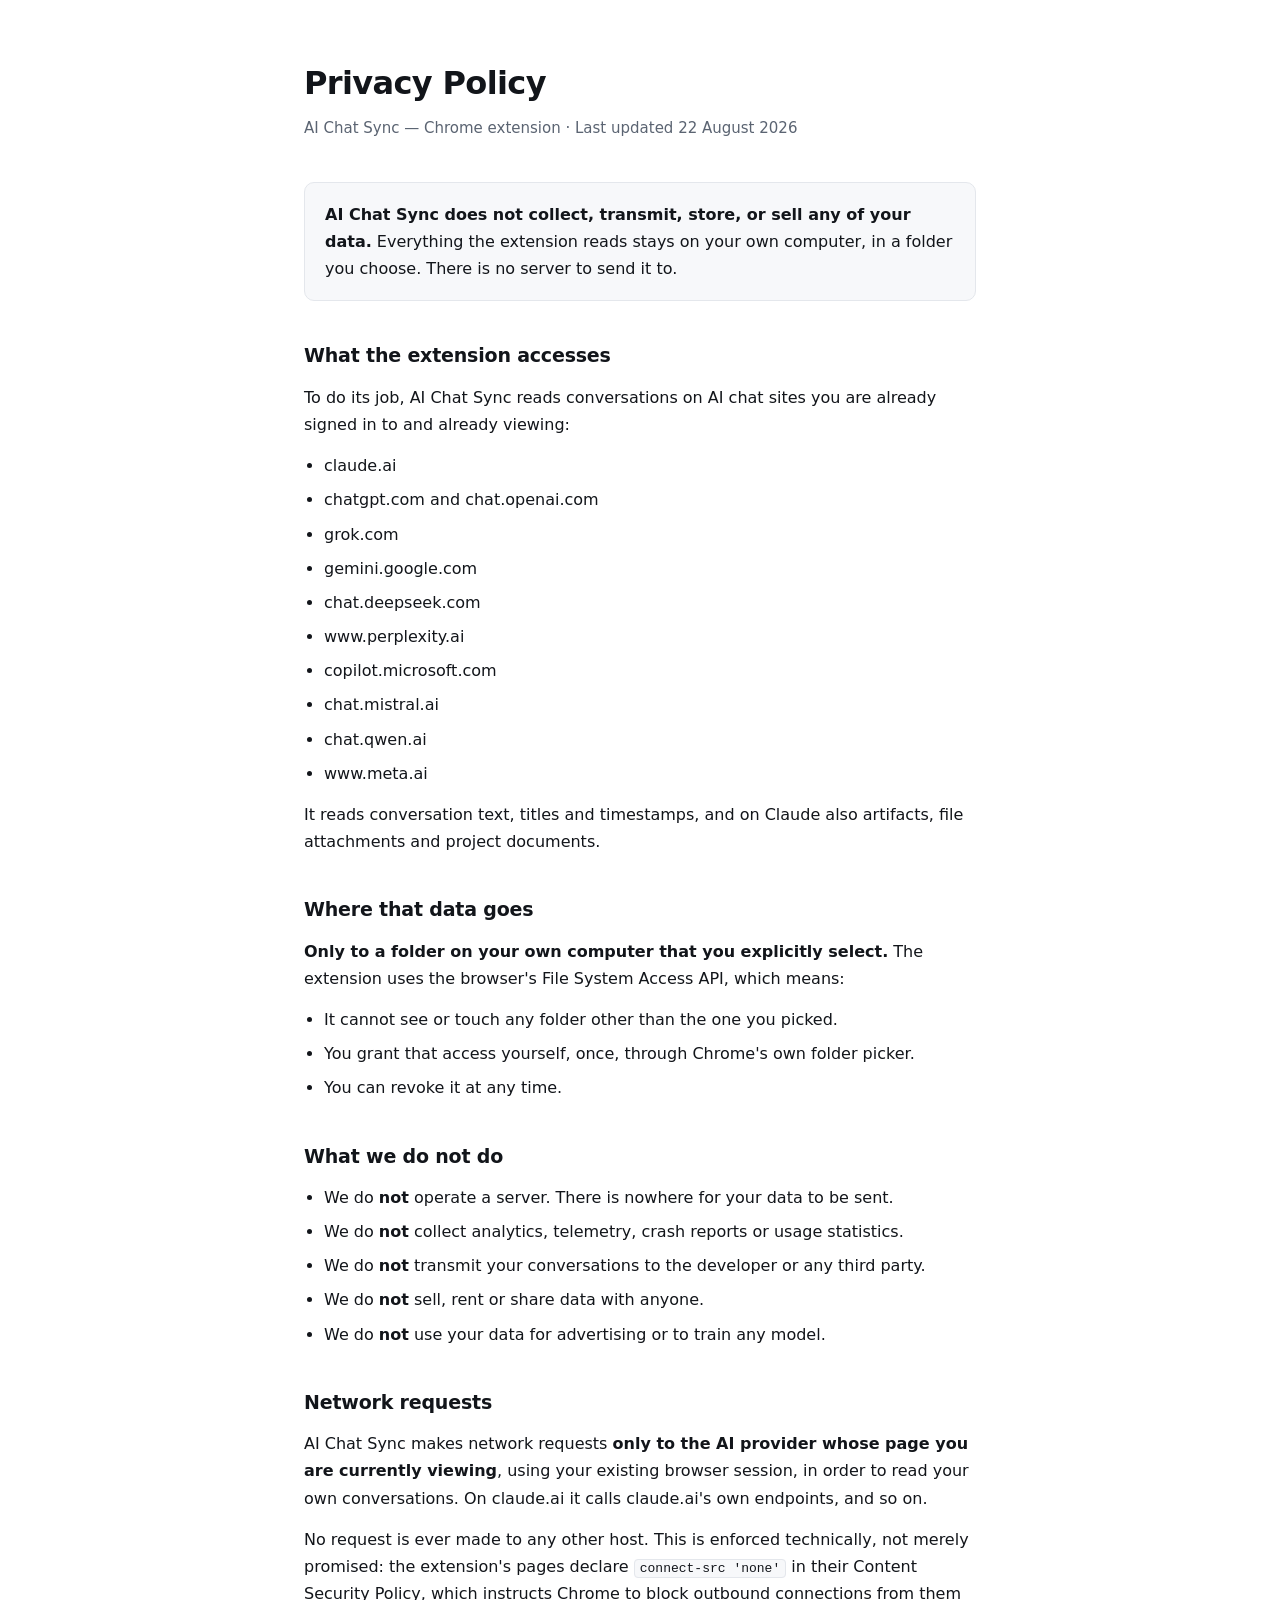
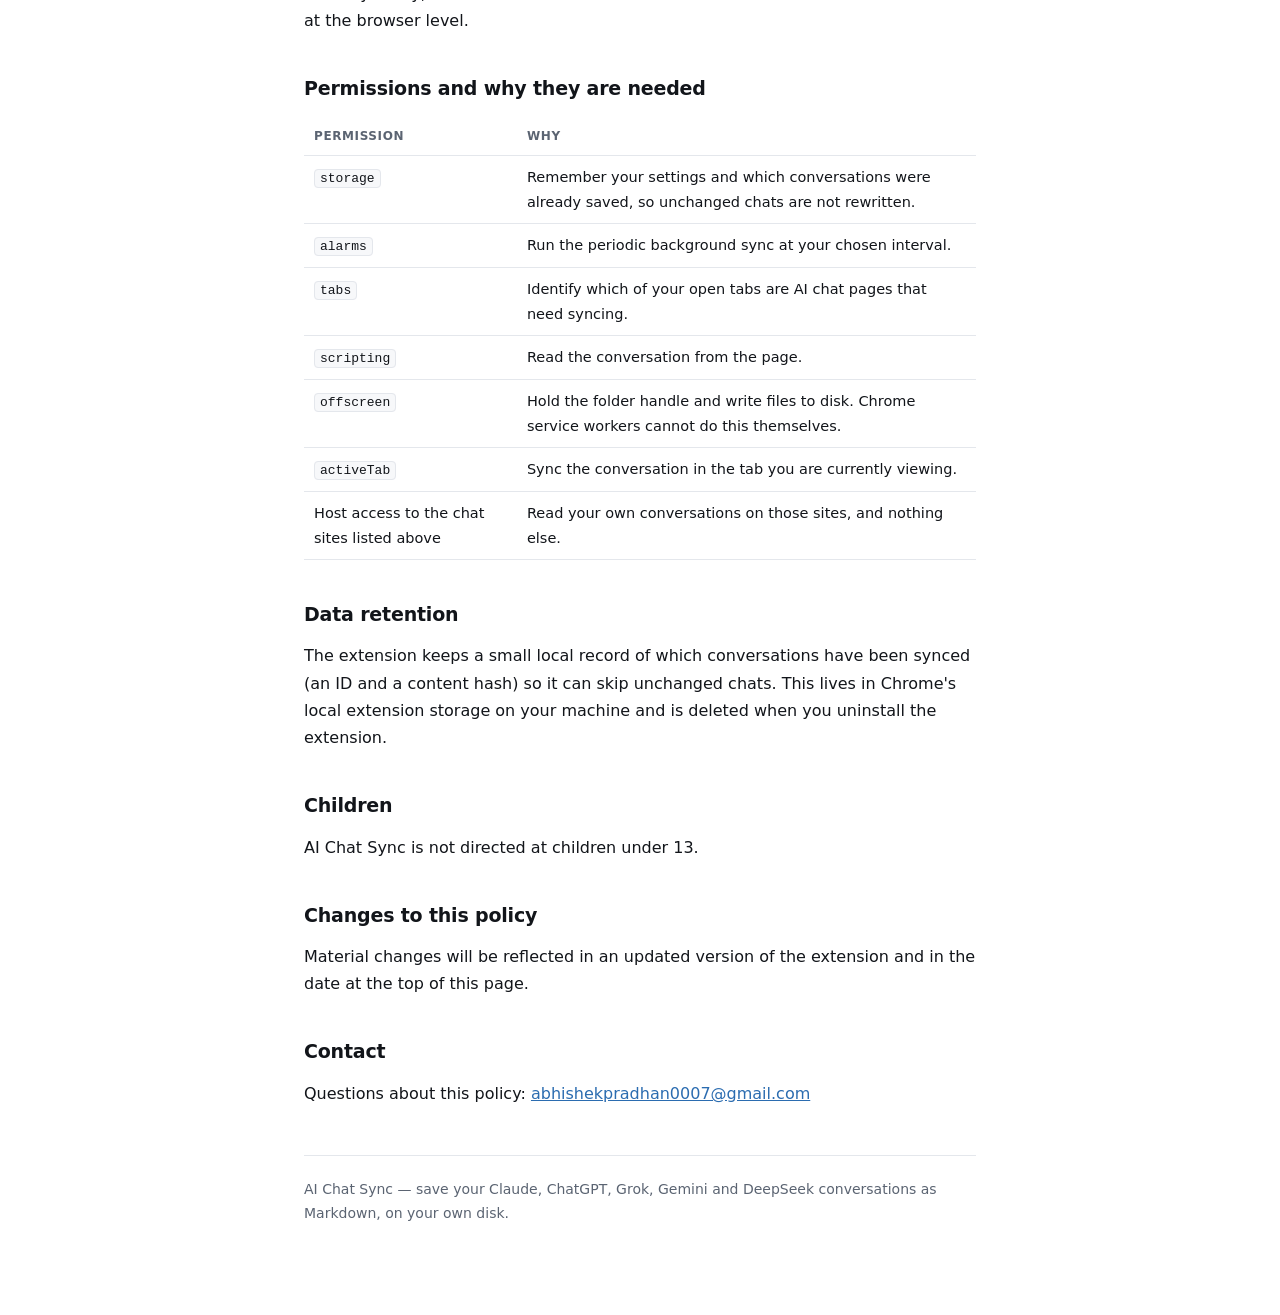
==== index.html @ 05c2805d "Privacy policy page for AI Chat Sync" ====
<!doctype html>
<html lang="en">
<head>
<meta charset="utf-8">
<meta name="viewport" content="width=device-width, initial-scale=1">
<title>Privacy Policy — AI Chat Sync</title>
<meta name="description" content="Privacy policy for the AI Chat Sync Chrome extension. No data collection, no server, no telemetry.">
<style>
:root{--bg:#fff;--surface:#f7f8fa;--line:#e4e7ec;--text:#12151a;--dim:#5b6472;--accent:#2b6cb0}
@media (prefers-color-scheme:dark){:root{--bg:#0f1115;--surface:#161920;--line:#262b35;--text:#e8eaee;--dim:#8b94a3;--accent:#6aa5ff}}
*{box-sizing:border-box}
body{margin:0;background:var(--bg);color:var(--text);
 font:16px/1.7 -apple-system,BlinkMacSystemFont,"Segoe UI",system-ui,sans-serif;-webkit-font-smoothing:antialiased}
.wrap{max-width:720px;margin:0 auto;padding:56px 24px 90px}
h1{font-size:32px;letter-spacing:-.02em;margin:0 0 6px}
.sub{color:var(--dim);margin:0 0 40px;font-size:15px}
h2{font-size:19px;letter-spacing:-.01em;margin:38px 0 12px}
p,li{color:var(--text)}
p{margin:0 0 14px}
ul{padding-left:20px;margin:0 0 14px}
li{margin-bottom:7px}
.callout{background:var(--surface);border:1px solid var(--line);border-radius:10px;padding:18px 20px;margin:0 0 28px}
.callout p:last-child{margin:0}
code{background:var(--surface);border:1px solid var(--line);padding:1px 5px;border-radius:4px;
 font:13px ui-monospace,SFMono-Regular,Menlo,monospace}
table{width:100%;border-collapse:collapse;margin:0 0 20px;font-size:14.5px}
th,td{text-align:left;padding:9px 10px;border-bottom:1px solid var(--line);vertical-align:top}
th{color:var(--dim);font-weight:600;font-size:12px;text-transform:uppercase;letter-spacing:.05em}
a{color:var(--accent)}
footer{margin-top:48px;padding-top:22px;border-top:1px solid var(--line);color:var(--dim);font-size:14px}
</style>
</head>
<body>
<div class="wrap">
<h1>Privacy Policy</h1>
<p class="sub">AI Chat Sync — Chrome extension · Last updated 22 August 2026</p>

<div class="callout">
<p><strong>AI Chat Sync does not collect, transmit, store, or sell any of your data.</strong>
Everything the extension reads stays on your own computer, in a folder you choose.
There is no server to send it to.</p>
</div>

<h2>What the extension accesses</h2>
<p>To do its job, AI Chat Sync reads conversations on AI chat sites you are already signed
in to and already viewing:</p>
<ul>
<li>claude.ai</li>
<li>chatgpt.com and chat.openai.com</li>
<li>grok.com</li>
<li>gemini.google.com</li>
<li>chat.deepseek.com</li>
<li>www.perplexity.ai</li>
<li>copilot.microsoft.com</li>
<li>chat.mistral.ai</li>
<li>chat.qwen.ai</li>
<li>www.meta.ai</li>
</ul>
<p>It reads conversation text, titles and timestamps, and on Claude also artifacts, file
attachments and project documents.</p>

<h2>Where that data goes</h2>
<p><strong>Only to a folder on your own computer that you explicitly select.</strong>
The extension uses the browser's File System Access API, which means:</p>
<ul>
<li>It cannot see or touch any folder other than the one you picked.</li>
<li>You grant that access yourself, once, through Chrome's own folder picker.</li>
<li>You can revoke it at any time.</li>
</ul>

<h2>What we do not do</h2>
<ul>
<li>We do <strong>not</strong> operate a server. There is nowhere for your data to be sent.</li>
<li>We do <strong>not</strong> collect analytics, telemetry, crash reports or usage statistics.</li>
<li>We do <strong>not</strong> transmit your conversations to the developer or any third party.</li>
<li>We do <strong>not</strong> sell, rent or share data with anyone.</li>
<li>We do <strong>not</strong> use your data for advertising or to train any model.</li>
</ul>

<h2>Network requests</h2>
<p>AI Chat Sync makes network requests <strong>only to the AI provider whose page you are
currently viewing</strong>, using your existing browser session, in order to read your own
conversations. On claude.ai it calls claude.ai's own endpoints, and so on.</p>
<p>No request is ever made to any other host. This is enforced technically, not merely
promised: the extension's pages declare <code>connect-src 'none'</code> in their Content
Security Policy, which instructs Chrome to block outbound connections from them at the
browser level.</p>

<h2>Permissions and why they are needed</h2>
<table>
<tr><th>Permission</th><th>Why</th></tr>
<tr><td><code>storage</code></td><td>Remember your settings and which conversations were already saved, so unchanged chats are not rewritten.</td></tr>
<tr><td><code>alarms</code></td><td>Run the periodic background sync at your chosen interval.</td></tr>
<tr><td><code>tabs</code></td><td>Identify which of your open tabs are AI chat pages that need syncing.</td></tr>
<tr><td><code>scripting</code></td><td>Read the conversation from the page.</td></tr>
<tr><td><code>offscreen</code></td><td>Hold the folder handle and write files to disk. Chrome service workers cannot do this themselves.</td></tr>
<tr><td><code>activeTab</code></td><td>Sync the conversation in the tab you are currently viewing.</td></tr>
<tr><td>Host access to the chat sites listed above</td><td>Read your own conversations on those sites, and nothing else.</td></tr>
</table>

<h2>Data retention</h2>
<p>The extension keeps a small local record of which conversations have been synced (an ID
and a content hash) so it can skip unchanged chats. This lives in Chrome's local extension
storage on your machine and is deleted when you uninstall the extension.</p>

<h2>Children</h2>
<p>AI Chat Sync is not directed at children under 13.</p>

<h2>Changes to this policy</h2>
<p>Material changes will be reflected in an updated version of the extension and in the
date at the top of this page.</p>

<h2>Contact</h2>
<p>Questions about this policy: <a href="mailto:abhishekpradhan0007@gmail.com">abhishekpradhan0007@gmail.com</a></p>

<footer>AI Chat Sync — save your Claude, ChatGPT, Grok, Gemini and DeepSeek conversations as Markdown, on your own disk.</footer>
</div>
</body>
</html>
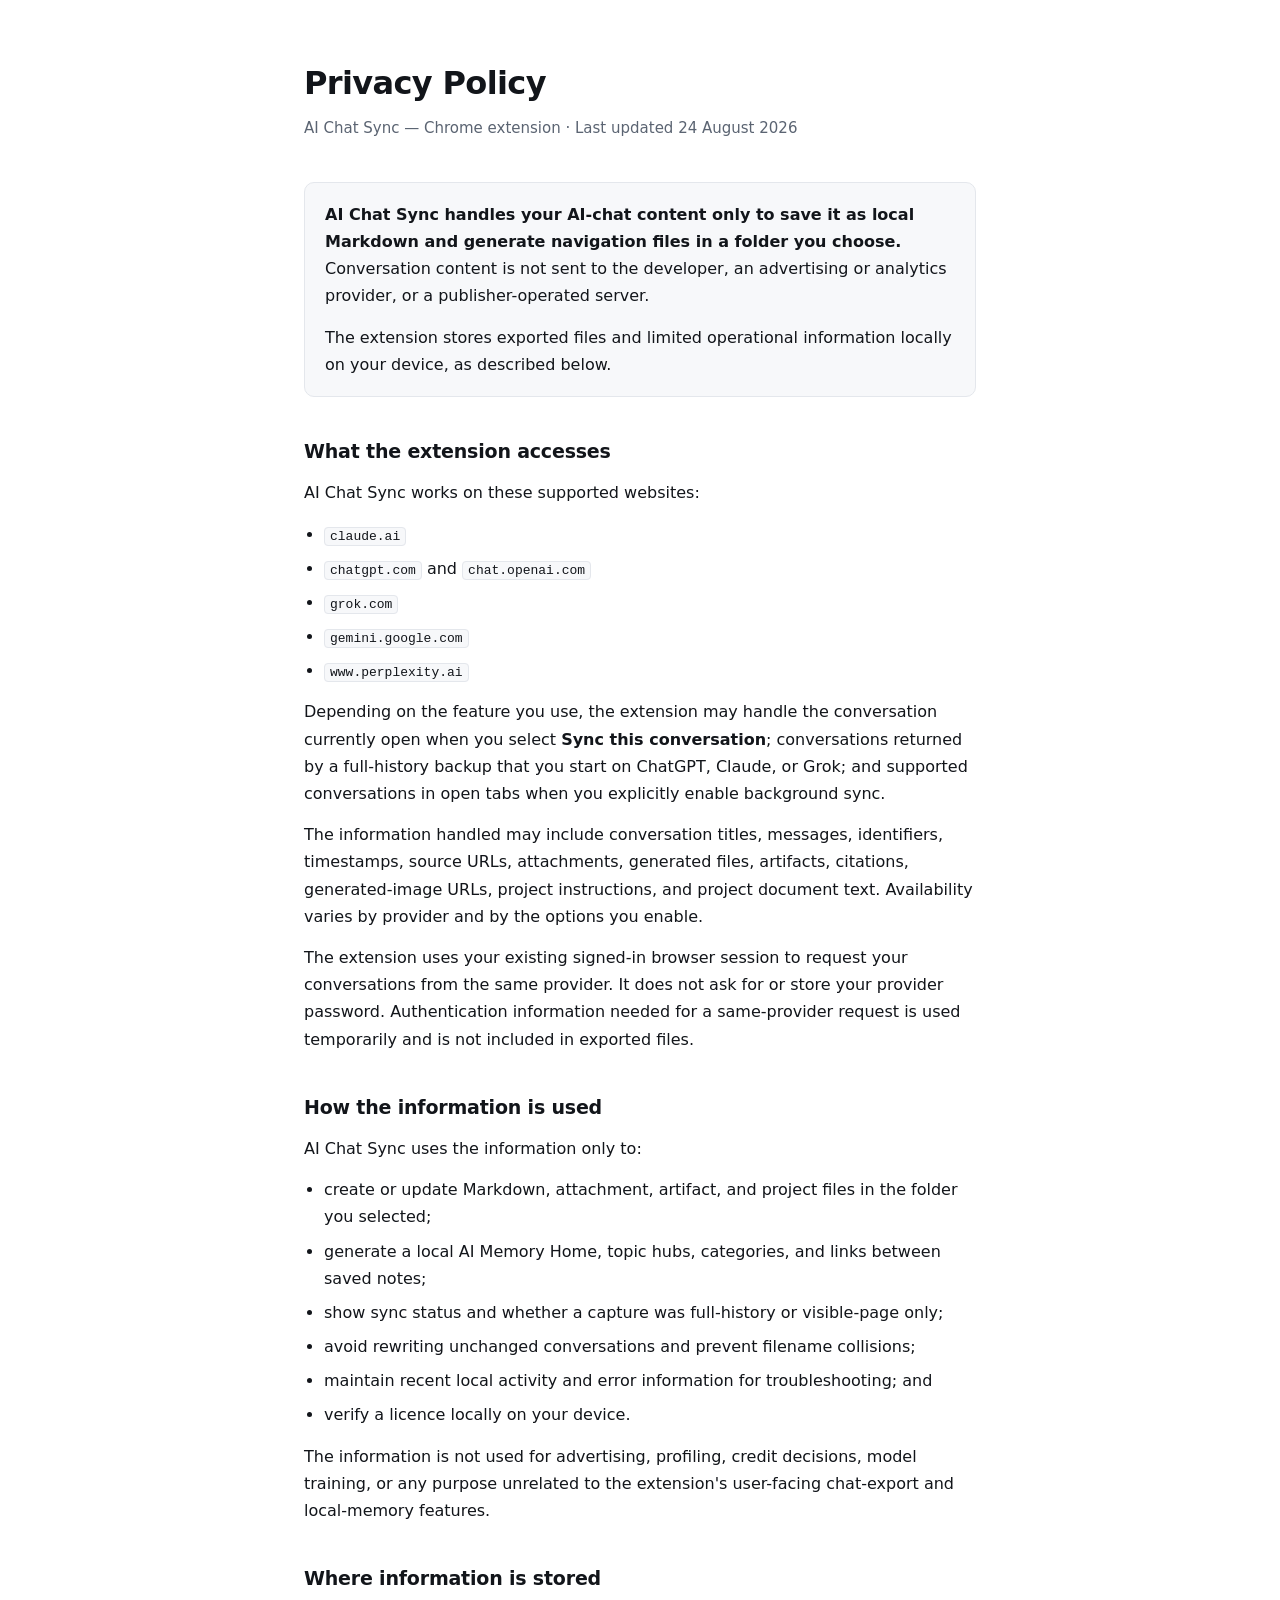
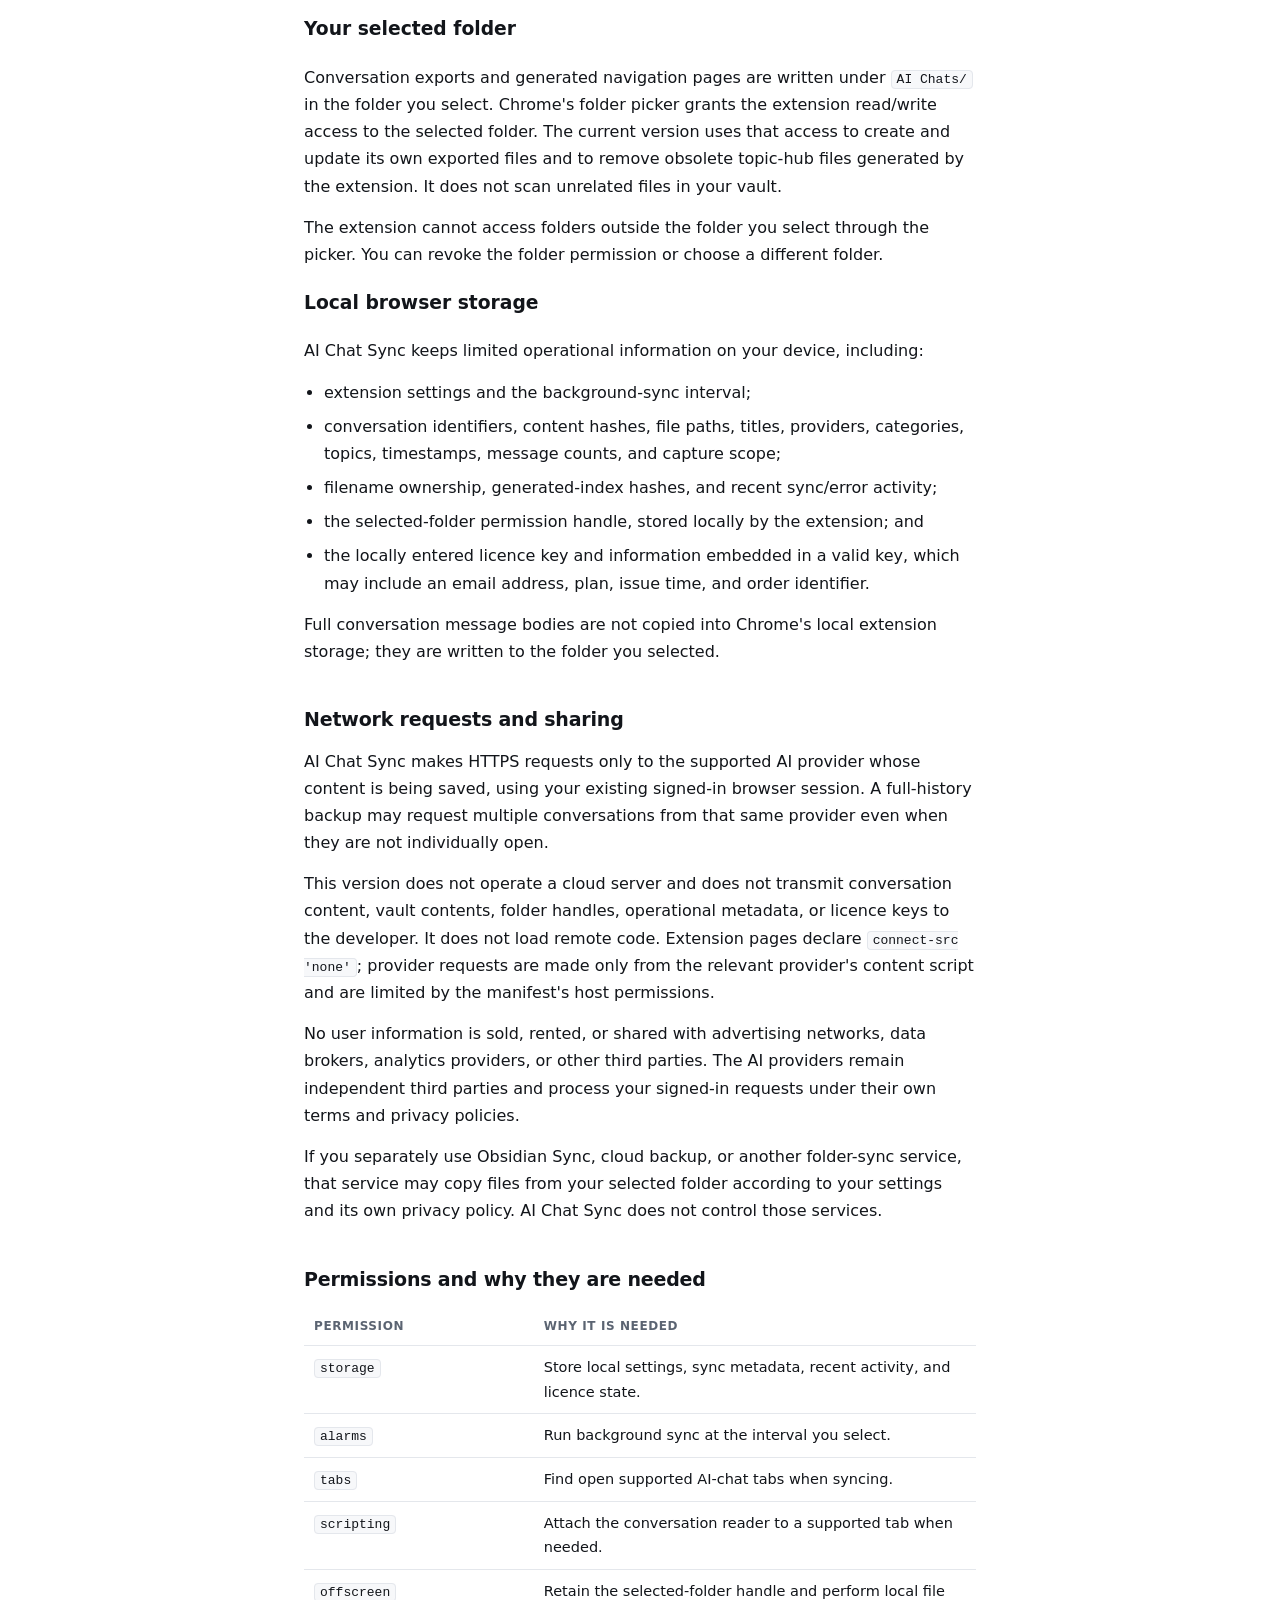
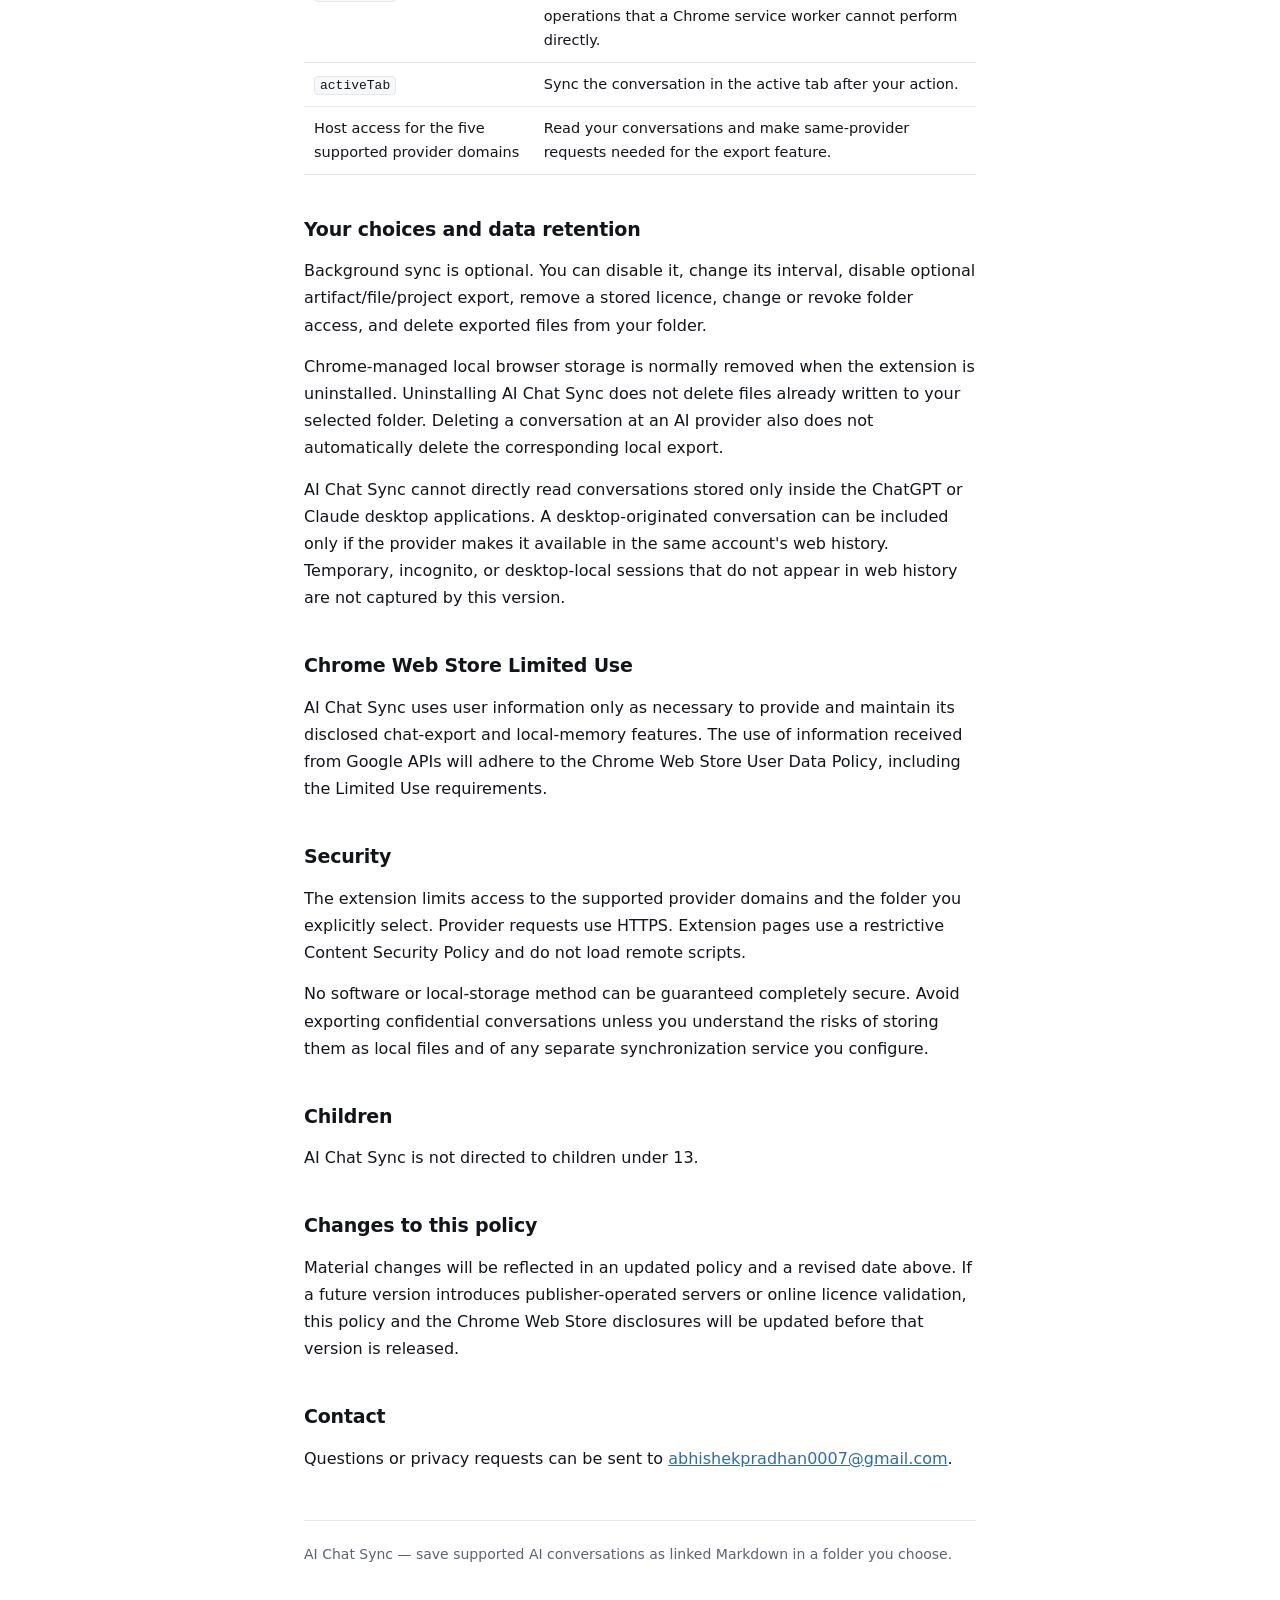
==== commit fc6dba6e: "Update privacy policy for v1.0 release" ====
--- a/index.html
+++ b/index.html
@@ -4,7 +4,7 @@
 <meta charset="utf-8">
 <meta name="viewport" content="width=device-width, initial-scale=1">
 <title>Privacy Policy — AI Chat Sync</title>
-<meta name="description" content="Privacy policy for the AI Chat Sync Chrome extension. No data collection, no server, no telemetry.">
+<meta name="description" content="Privacy policy for AI Chat Sync, a local-first Chrome extension for saving supported AI chats to Markdown.">
 <style>
 :root{--bg:#fff;--surface:#f7f8fa;--line:#e4e7ec;--text:#12151a;--dim:#5b6472;--accent:#2b6cb0}
 @media (prefers-color-scheme:dark){:root{--bg:#0f1115;--surface:#161920;--line:#262b35;--text:#e8eaee;--dim:#8b94a3;--accent:#6aa5ff}}
@@ -33,87 +33,94 @@
 <body>
 <div class="wrap">
 <h1>Privacy Policy</h1>
-<p class="sub">AI Chat Sync — Chrome extension · Last updated 22 August 2026</p>
+<p class="sub">AI Chat Sync — Chrome extension · Last updated 24 August 2026</p>
 
 <div class="callout">
-<p><strong>AI Chat Sync does not collect, transmit, store, or sell any of your data.</strong>
-Everything the extension reads stays on your own computer, in a folder you choose.
-There is no server to send it to.</p>
+<p><strong>AI Chat Sync handles your AI-chat content only to save it as local Markdown and generate navigation files in a folder you choose.</strong> Conversation content is not sent to the developer, an advertising or analytics provider, or a publisher-operated server.</p>
+<p>The extension stores exported files and limited operational information locally on your device, as described below.</p>
 </div>
 
 <h2>What the extension accesses</h2>
-<p>To do its job, AI Chat Sync reads conversations on AI chat sites you are already signed
-in to and already viewing:</p>
+<p>AI Chat Sync works on these supported websites:</p>
 <ul>
-<li>claude.ai</li>
-<li>chatgpt.com and chat.openai.com</li>
-<li>grok.com</li>
-<li>gemini.google.com</li>
-<li>chat.deepseek.com</li>
-<li>www.perplexity.ai</li>
-<li>copilot.microsoft.com</li>
-<li>chat.mistral.ai</li>
-<li>chat.qwen.ai</li>
-<li>www.meta.ai</li>
+<li><code>claude.ai</code></li>
+<li><code>chatgpt.com</code> and <code>chat.openai.com</code></li>
+<li><code>grok.com</code></li>
+<li><code>gemini.google.com</code></li>
+<li><code>www.perplexity.ai</code></li>
 </ul>
-<p>It reads conversation text, titles and timestamps, and on Claude also artifacts, file
-attachments and project documents.</p>
+<p>Depending on the feature you use, the extension may handle the conversation currently open when you select <strong>Sync this conversation</strong>; conversations returned by a full-history backup that you start on ChatGPT, Claude, or Grok; and supported conversations in open tabs when you explicitly enable background sync.</p>
+<p>The information handled may include conversation titles, messages, identifiers, timestamps, source URLs, attachments, generated files, artifacts, citations, generated-image URLs, project instructions, and project document text. Availability varies by provider and by the options you enable.</p>
+<p>The extension uses your existing signed-in browser session to request your conversations from the same provider. It does not ask for or store your provider password. Authentication information needed for a same-provider request is used temporarily and is not included in exported files.</p>
 
-<h2>Where that data goes</h2>
-<p><strong>Only to a folder on your own computer that you explicitly select.</strong>
-The extension uses the browser's File System Access API, which means:</p>
+<h2>How the information is used</h2>
+<p>AI Chat Sync uses the information only to:</p>
 <ul>
-<li>It cannot see or touch any folder other than the one you picked.</li>
-<li>You grant that access yourself, once, through Chrome's own folder picker.</li>
-<li>You can revoke it at any time.</li>
+<li>create or update Markdown, attachment, artifact, and project files in the folder you selected;</li>
+<li>generate a local AI Memory Home, topic hubs, categories, and links between saved notes;</li>
+<li>show sync status and whether a capture was full-history or visible-page only;</li>
+<li>avoid rewriting unchanged conversations and prevent filename collisions;</li>
+<li>maintain recent local activity and error information for troubleshooting; and</li>
+<li>verify a licence locally on your device.</li>
 </ul>
+<p>The information is not used for advertising, profiling, credit decisions, model training, or any purpose unrelated to the extension's user-facing chat-export and local-memory features.</p>
 
-<h2>What we do not do</h2>
+<h2>Where information is stored</h2>
+<h3>Your selected folder</h3>
+<p>Conversation exports and generated navigation pages are written under <code>AI Chats/</code> in the folder you select. Chrome's folder picker grants the extension read/write access to the selected folder. The current version uses that access to create and update its own exported files and to remove obsolete topic-hub files generated by the extension. It does not scan unrelated files in your vault.</p>
+<p>The extension cannot access folders outside the folder you select through the picker. You can revoke the folder permission or choose a different folder.</p>
+
+<h3>Local browser storage</h3>
+<p>AI Chat Sync keeps limited operational information on your device, including:</p>
 <ul>
-<li>We do <strong>not</strong> operate a server. There is nowhere for your data to be sent.</li>
-<li>We do <strong>not</strong> collect analytics, telemetry, crash reports or usage statistics.</li>
-<li>We do <strong>not</strong> transmit your conversations to the developer or any third party.</li>
-<li>We do <strong>not</strong> sell, rent or share data with anyone.</li>
-<li>We do <strong>not</strong> use your data for advertising or to train any model.</li>
+<li>extension settings and the background-sync interval;</li>
+<li>conversation identifiers, content hashes, file paths, titles, providers, categories, topics, timestamps, message counts, and capture scope;</li>
+<li>filename ownership, generated-index hashes, and recent sync/error activity;</li>
+<li>the selected-folder permission handle, stored locally by the extension; and</li>
+<li>the locally entered licence key and information embedded in a valid key, which may include an email address, plan, issue time, and order identifier.</li>
 </ul>
+<p>Full conversation message bodies are not copied into Chrome's local extension storage; they are written to the folder you selected.</p>
 
-<h2>Network requests</h2>
-<p>AI Chat Sync makes network requests <strong>only to the AI provider whose page you are
-currently viewing</strong>, using your existing browser session, in order to read your own
-conversations. On claude.ai it calls claude.ai's own endpoints, and so on.</p>
-<p>No request is ever made to any other host. This is enforced technically, not merely
-promised: the extension's pages declare <code>connect-src 'none'</code> in their Content
-Security Policy, which instructs Chrome to block outbound connections from them at the
-browser level.</p>
+<h2>Network requests and sharing</h2>
+<p>AI Chat Sync makes HTTPS requests only to the supported AI provider whose content is being saved, using your existing signed-in browser session. A full-history backup may request multiple conversations from that same provider even when they are not individually open.</p>
+<p>This version does not operate a cloud server and does not transmit conversation content, vault contents, folder handles, operational metadata, or licence keys to the developer. It does not load remote code. Extension pages declare <code>connect-src 'none'</code>; provider requests are made only from the relevant provider's content script and are limited by the manifest's host permissions.</p>
+<p>No user information is sold, rented, or shared with advertising networks, data brokers, analytics providers, or other third parties. The AI providers remain independent third parties and process your signed-in requests under their own terms and privacy policies.</p>
+<p>If you separately use Obsidian Sync, cloud backup, or another folder-sync service, that service may copy files from your selected folder according to your settings and its own privacy policy. AI Chat Sync does not control those services.</p>
 
 <h2>Permissions and why they are needed</h2>
 <table>
-<tr><th>Permission</th><th>Why</th></tr>
-<tr><td><code>storage</code></td><td>Remember your settings and which conversations were already saved, so unchanged chats are not rewritten.</td></tr>
-<tr><td><code>alarms</code></td><td>Run the periodic background sync at your chosen interval.</td></tr>
-<tr><td><code>tabs</code></td><td>Identify which of your open tabs are AI chat pages that need syncing.</td></tr>
-<tr><td><code>scripting</code></td><td>Read the conversation from the page.</td></tr>
-<tr><td><code>offscreen</code></td><td>Hold the folder handle and write files to disk. Chrome service workers cannot do this themselves.</td></tr>
-<tr><td><code>activeTab</code></td><td>Sync the conversation in the tab you are currently viewing.</td></tr>
-<tr><td>Host access to the chat sites listed above</td><td>Read your own conversations on those sites, and nothing else.</td></tr>
+<tr><th>Permission</th><th>Why it is needed</th></tr>
+<tr><td><code>storage</code></td><td>Store local settings, sync metadata, recent activity, and licence state.</td></tr>
+<tr><td><code>alarms</code></td><td>Run background sync at the interval you select.</td></tr>
+<tr><td><code>tabs</code></td><td>Find open supported AI-chat tabs when syncing.</td></tr>
+<tr><td><code>scripting</code></td><td>Attach the conversation reader to a supported tab when needed.</td></tr>
+<tr><td><code>offscreen</code></td><td>Retain the selected-folder handle and perform local file operations that a Chrome service worker cannot perform directly.</td></tr>
+<tr><td><code>activeTab</code></td><td>Sync the conversation in the active tab after your action.</td></tr>
+<tr><td>Host access for the five supported provider domains</td><td>Read your conversations and make same-provider requests needed for the export feature.</td></tr>
 </table>
 
-<h2>Data retention</h2>
-<p>The extension keeps a small local record of which conversations have been synced (an ID
-and a content hash) so it can skip unchanged chats. This lives in Chrome's local extension
-storage on your machine and is deleted when you uninstall the extension.</p>
+<h2>Your choices and data retention</h2>
+<p>Background sync is optional. You can disable it, change its interval, disable optional artifact/file/project export, remove a stored licence, change or revoke folder access, and delete exported files from your folder.</p>
+<p>Chrome-managed local browser storage is normally removed when the extension is uninstalled. Uninstalling AI Chat Sync does not delete files already written to your selected folder. Deleting a conversation at an AI provider also does not automatically delete the corresponding local export.</p>
+<p>AI Chat Sync cannot directly read conversations stored only inside the ChatGPT or Claude desktop applications. A desktop-originated conversation can be included only if the provider makes it available in the same account's web history. Temporary, incognito, or desktop-local sessions that do not appear in web history are not captured by this version.</p>
+
+<h2>Chrome Web Store Limited Use</h2>
+<p>AI Chat Sync uses user information only as necessary to provide and maintain its disclosed chat-export and local-memory features. The use of information received from Google APIs will adhere to the Chrome Web Store User Data Policy, including the Limited Use requirements.</p>
+
+<h2>Security</h2>
+<p>The extension limits access to the supported provider domains and the folder you explicitly select. Provider requests use HTTPS. Extension pages use a restrictive Content Security Policy and do not load remote scripts.</p>
+<p>No software or local-storage method can be guaranteed completely secure. Avoid exporting confidential conversations unless you understand the risks of storing them as local files and of any separate synchronization service you configure.</p>
 
 <h2>Children</h2>
-<p>AI Chat Sync is not directed at children under 13.</p>
+<p>AI Chat Sync is not directed to children under 13.</p>
 
 <h2>Changes to this policy</h2>
-<p>Material changes will be reflected in an updated version of the extension and in the
-date at the top of this page.</p>
+<p>Material changes will be reflected in an updated policy and a revised date above. If a future version introduces publisher-operated servers or online licence validation, this policy and the Chrome Web Store disclosures will be updated before that version is released.</p>
 
 <h2>Contact</h2>
-<p>Questions about this policy: <a href="mailto:abhishekpradhan0007@gmail.com">abhishekpradhan0007@gmail.com</a></p>
+<p>Questions or privacy requests can be sent to <a href="mailto:abhishekpradhan0007@gmail.com">abhishekpradhan0007@gmail.com</a>.</p>
 
-<footer>AI Chat Sync — save your Claude, ChatGPT, Grok, Gemini and DeepSeek conversations as Markdown, on your own disk.</footer>
+<footer>AI Chat Sync — save supported AI conversations as linked Markdown in a folder you choose.</footer>
 </div>
 </body>
 </html>
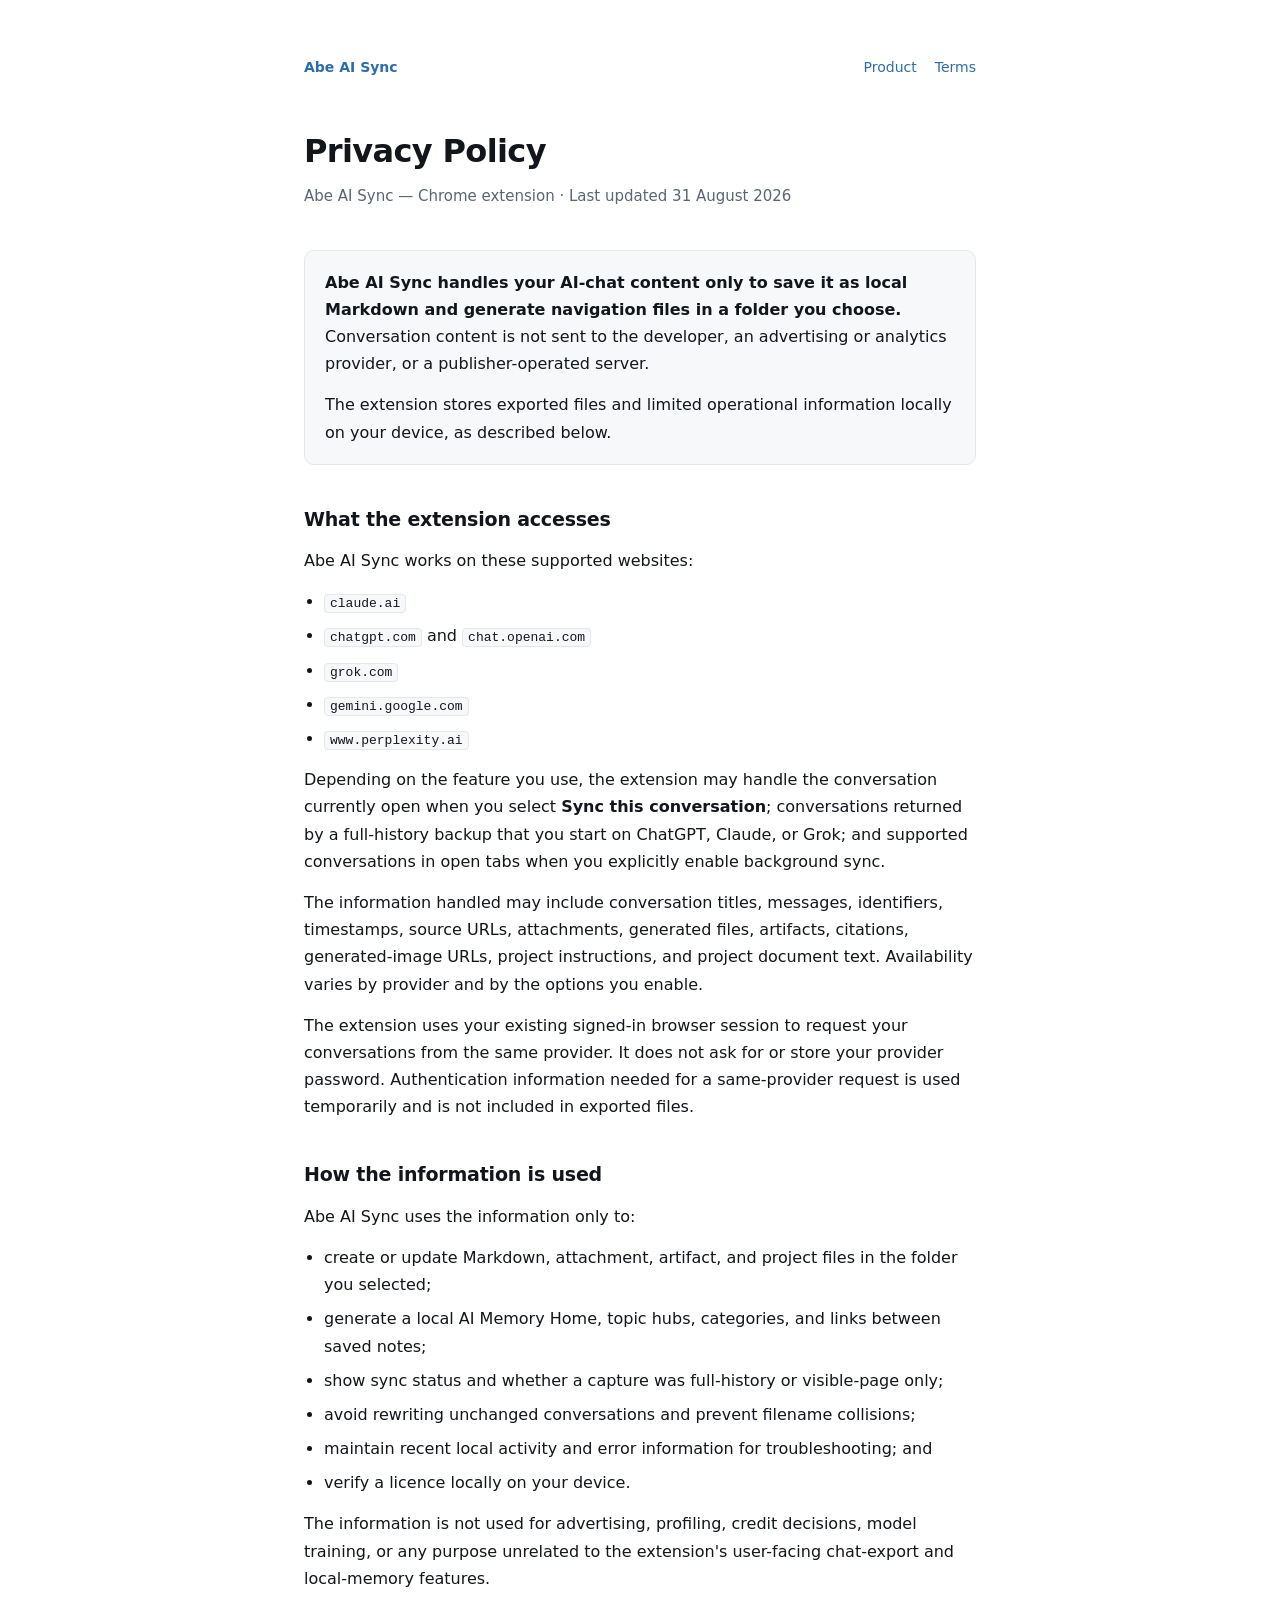
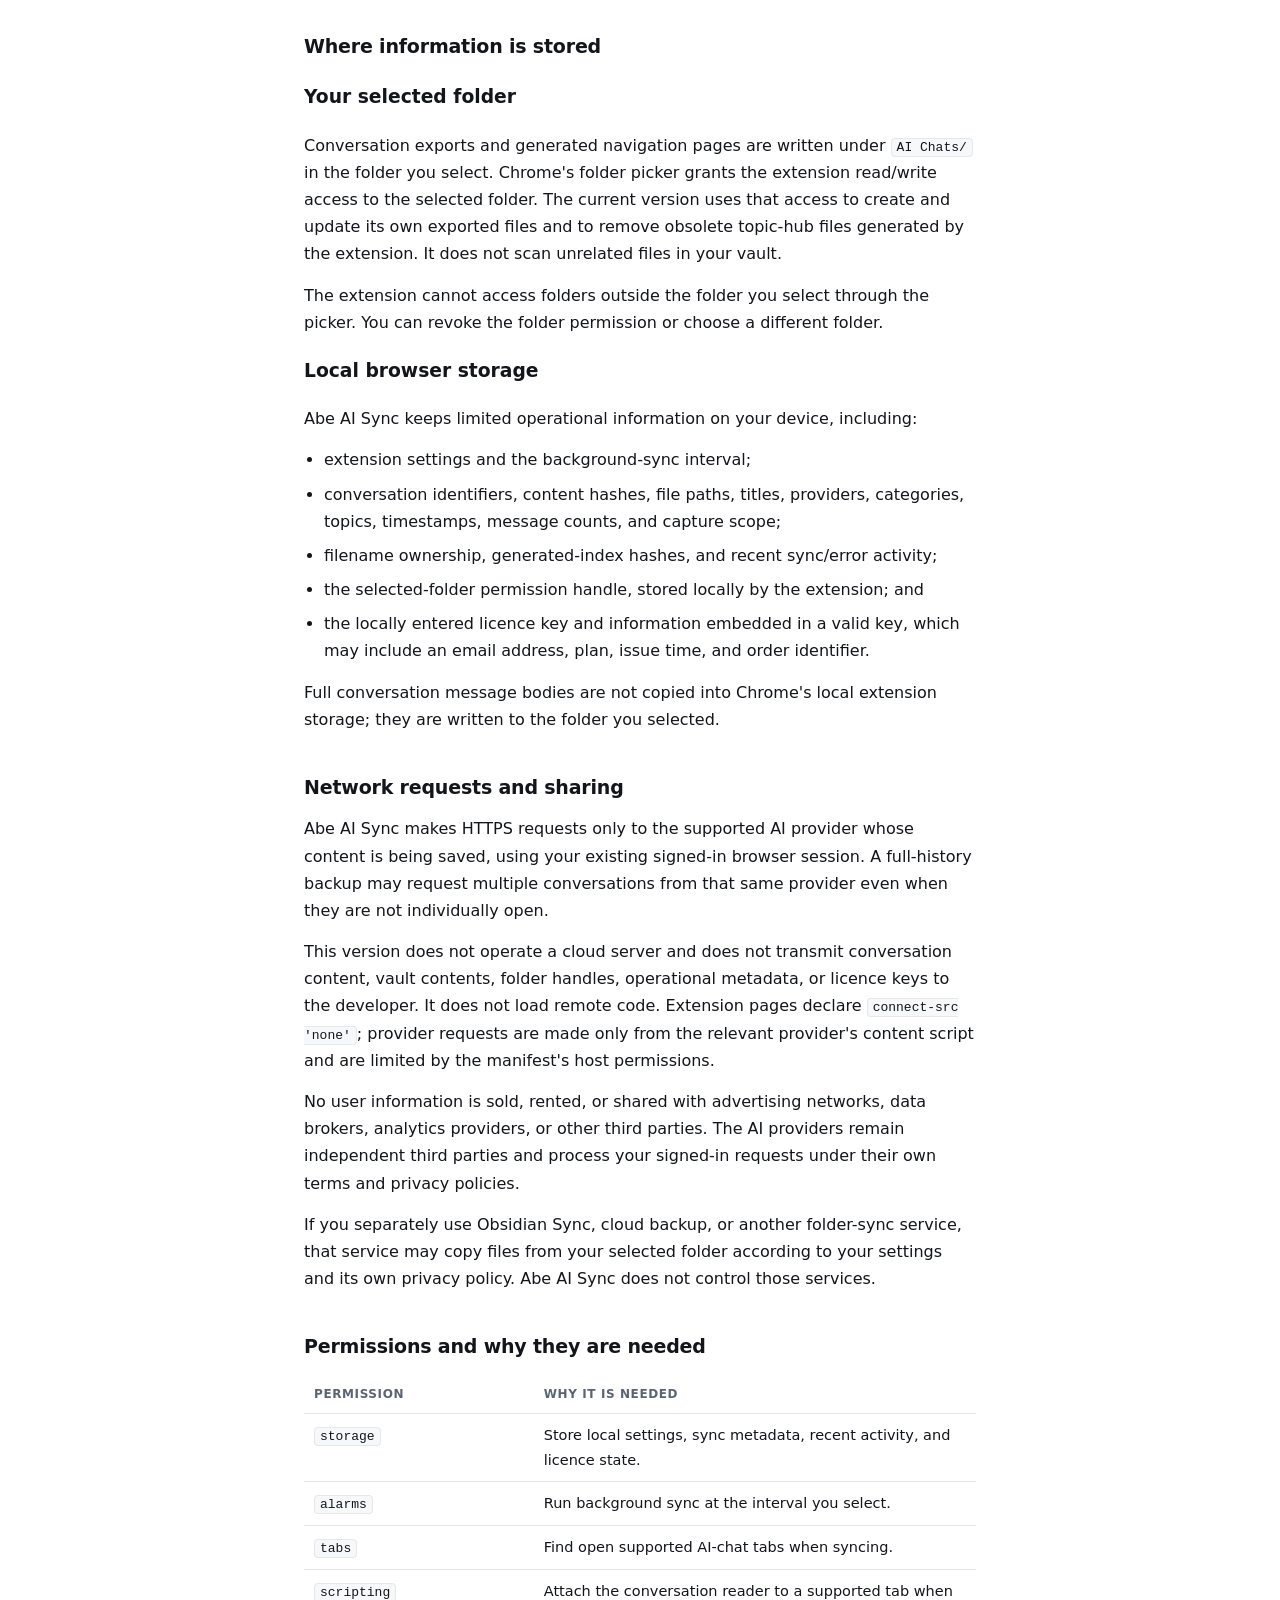
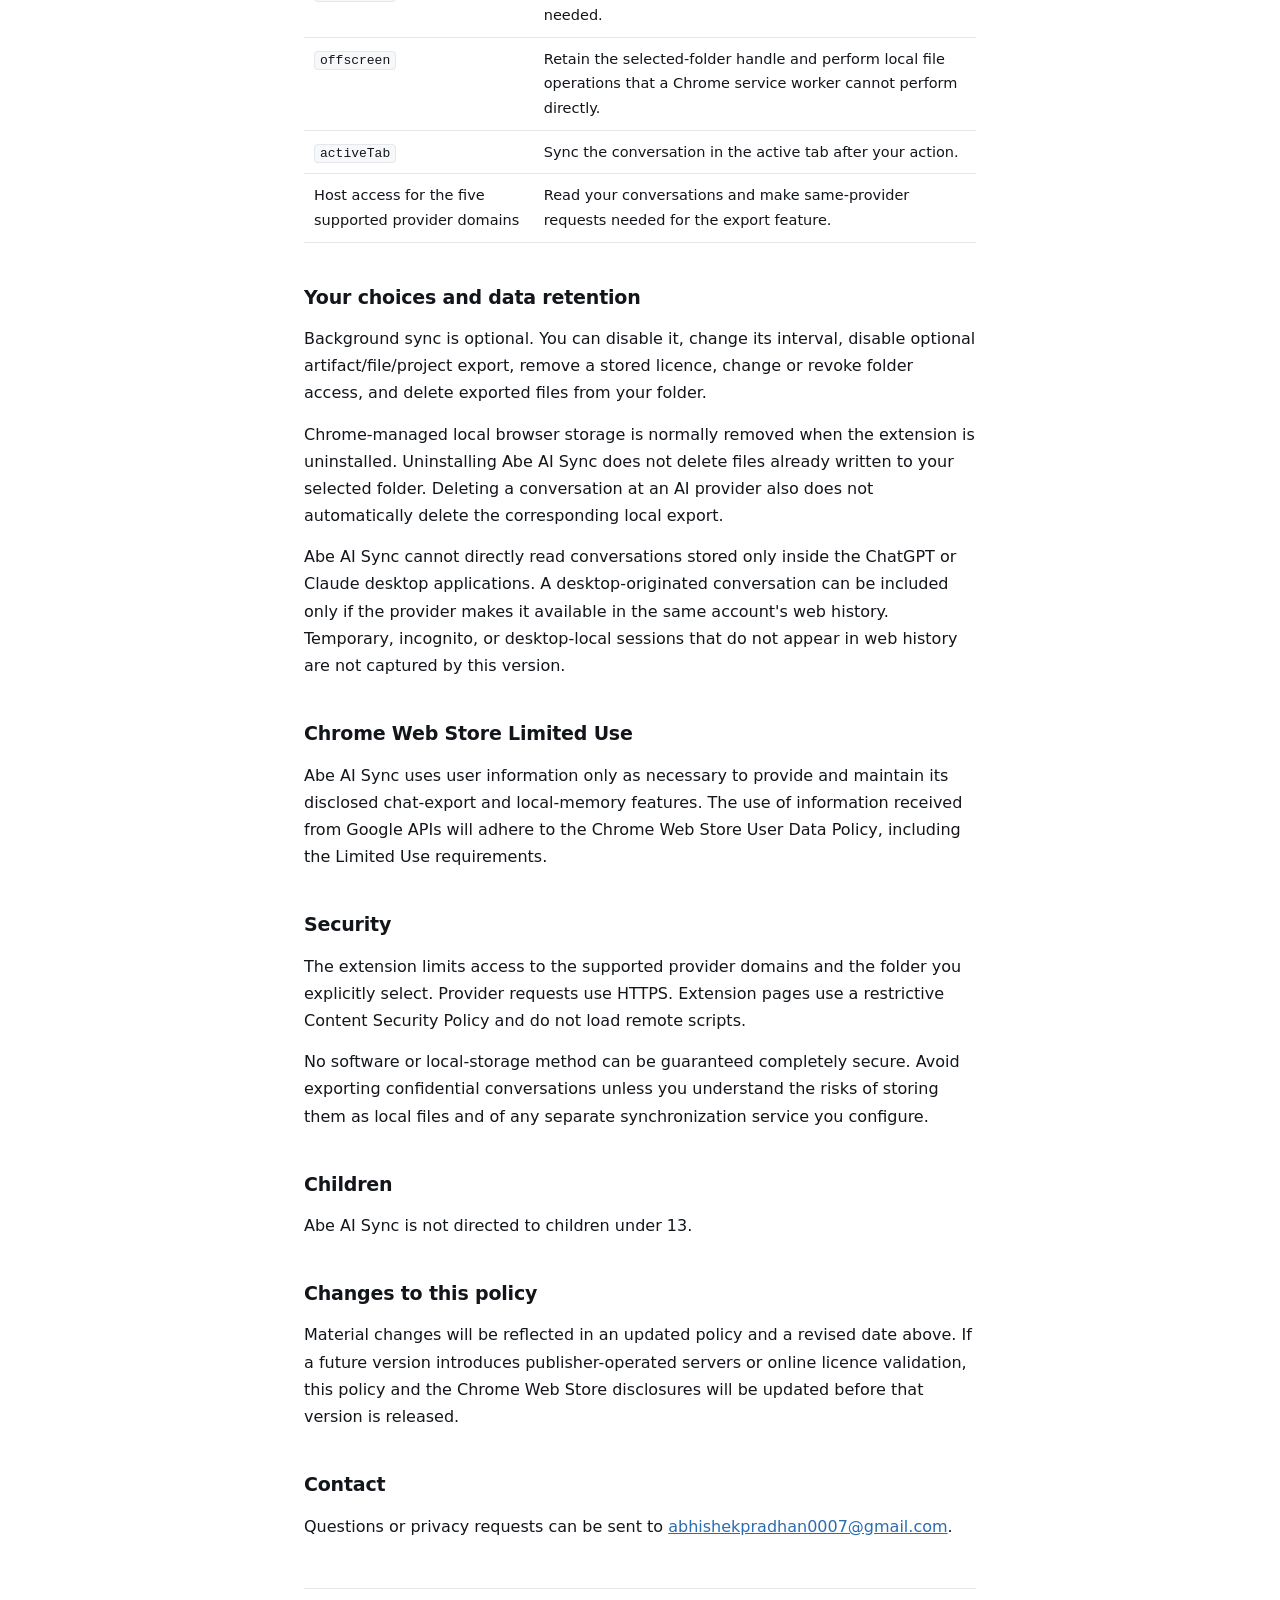
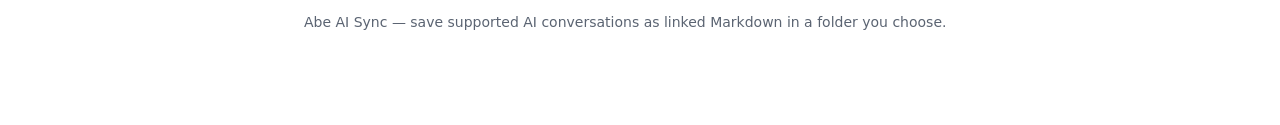
==== commit c06805ff: "Launch Abe AI Sync storefront" ====
--- a/index.html
+++ b/index.html
@@ -3,8 +3,8 @@
 <head>
 <meta charset="utf-8">
 <meta name="viewport" content="width=device-width, initial-scale=1">
-<title>Privacy Policy — AI Chat Sync</title>
-<meta name="description" content="Privacy policy for AI Chat Sync, a local-first Chrome extension for saving supported AI chats to Markdown.">
+<title>Privacy Policy — Abe AI Sync</title>
+<meta name="description" content="Privacy policy for Abe AI Sync, a local-first Chrome extension for saving supported AI chats to Markdown.">
 <style>
 :root{--bg:#fff;--surface:#f7f8fa;--line:#e4e7ec;--text:#12151a;--dim:#5b6472;--accent:#2b6cb0}
 @media (prefers-color-scheme:dark){:root{--bg:#0f1115;--surface:#161920;--line:#262b35;--text:#e8eaee;--dim:#8b94a3;--accent:#6aa5ff}}
@@ -27,21 +27,24 @@
 th,td{text-align:left;padding:9px 10px;border-bottom:1px solid var(--line);vertical-align:top}
 th{color:var(--dim);font-weight:600;font-size:12px;text-transform:uppercase;letter-spacing:.05em}
 a{color:var(--accent)}
+.topnav{display:flex;justify-content:space-between;align-items:center;margin-bottom:44px;font-size:14px}
+.topnav a{text-decoration:none}.topnav .links{display:flex;gap:18px}
 footer{margin-top:48px;padding-top:22px;border-top:1px solid var(--line);color:var(--dim);font-size:14px}
 </style>
 </head>
 <body>
 <div class="wrap">
+<nav class="topnav"><a href="product/"><strong>Abe AI Sync</strong></a><div class="links"><a href="product/">Product</a><a href="terms/">Terms</a></div></nav>
 <h1>Privacy Policy</h1>
-<p class="sub">AI Chat Sync — Chrome extension · Last updated 24 August 2026</p>
+<p class="sub">Abe AI Sync — Chrome extension · Last updated 31 August 2026</p>
 
 <div class="callout">
-<p><strong>AI Chat Sync handles your AI-chat content only to save it as local Markdown and generate navigation files in a folder you choose.</strong> Conversation content is not sent to the developer, an advertising or analytics provider, or a publisher-operated server.</p>
+<p><strong>Abe AI Sync handles your AI-chat content only to save it as local Markdown and generate navigation files in a folder you choose.</strong> Conversation content is not sent to the developer, an advertising or analytics provider, or a publisher-operated server.</p>
 <p>The extension stores exported files and limited operational information locally on your device, as described below.</p>
 </div>
 
 <h2>What the extension accesses</h2>
-<p>AI Chat Sync works on these supported websites:</p>
+<p>Abe AI Sync works on these supported websites:</p>
 <ul>
 <li><code>claude.ai</code></li>
 <li><code>chatgpt.com</code> and <code>chat.openai.com</code></li>
@@ -54,7 +57,7 @@
 <p>The extension uses your existing signed-in browser session to request your conversations from the same provider. It does not ask for or store your provider password. Authentication information needed for a same-provider request is used temporarily and is not included in exported files.</p>
 
 <h2>How the information is used</h2>
-<p>AI Chat Sync uses the information only to:</p>
+<p>Abe AI Sync uses the information only to:</p>
 <ul>
 <li>create or update Markdown, attachment, artifact, and project files in the folder you selected;</li>
 <li>generate a local AI Memory Home, topic hubs, categories, and links between saved notes;</li>
@@ -71,7 +74,7 @@
 <p>The extension cannot access folders outside the folder you select through the picker. You can revoke the folder permission or choose a different folder.</p>
 
 <h3>Local browser storage</h3>
-<p>AI Chat Sync keeps limited operational information on your device, including:</p>
+<p>Abe AI Sync keeps limited operational information on your device, including:</p>
 <ul>
 <li>extension settings and the background-sync interval;</li>
 <li>conversation identifiers, content hashes, file paths, titles, providers, categories, topics, timestamps, message counts, and capture scope;</li>
@@ -82,10 +85,10 @@
 <p>Full conversation message bodies are not copied into Chrome's local extension storage; they are written to the folder you selected.</p>
 
 <h2>Network requests and sharing</h2>
-<p>AI Chat Sync makes HTTPS requests only to the supported AI provider whose content is being saved, using your existing signed-in browser session. A full-history backup may request multiple conversations from that same provider even when they are not individually open.</p>
+<p>Abe AI Sync makes HTTPS requests only to the supported AI provider whose content is being saved, using your existing signed-in browser session. A full-history backup may request multiple conversations from that same provider even when they are not individually open.</p>
 <p>This version does not operate a cloud server and does not transmit conversation content, vault contents, folder handles, operational metadata, or licence keys to the developer. It does not load remote code. Extension pages declare <code>connect-src 'none'</code>; provider requests are made only from the relevant provider's content script and are limited by the manifest's host permissions.</p>
 <p>No user information is sold, rented, or shared with advertising networks, data brokers, analytics providers, or other third parties. The AI providers remain independent third parties and process your signed-in requests under their own terms and privacy policies.</p>
-<p>If you separately use Obsidian Sync, cloud backup, or another folder-sync service, that service may copy files from your selected folder according to your settings and its own privacy policy. AI Chat Sync does not control those services.</p>
+<p>If you separately use Obsidian Sync, cloud backup, or another folder-sync service, that service may copy files from your selected folder according to your settings and its own privacy policy. Abe AI Sync does not control those services.</p>
 
 <h2>Permissions and why they are needed</h2>
 <table>
@@ -101,18 +104,18 @@
 
 <h2>Your choices and data retention</h2>
 <p>Background sync is optional. You can disable it, change its interval, disable optional artifact/file/project export, remove a stored licence, change or revoke folder access, and delete exported files from your folder.</p>
-<p>Chrome-managed local browser storage is normally removed when the extension is uninstalled. Uninstalling AI Chat Sync does not delete files already written to your selected folder. Deleting a conversation at an AI provider also does not automatically delete the corresponding local export.</p>
-<p>AI Chat Sync cannot directly read conversations stored only inside the ChatGPT or Claude desktop applications. A desktop-originated conversation can be included only if the provider makes it available in the same account's web history. Temporary, incognito, or desktop-local sessions that do not appear in web history are not captured by this version.</p>
+<p>Chrome-managed local browser storage is normally removed when the extension is uninstalled. Uninstalling Abe AI Sync does not delete files already written to your selected folder. Deleting a conversation at an AI provider also does not automatically delete the corresponding local export.</p>
+<p>Abe AI Sync cannot directly read conversations stored only inside the ChatGPT or Claude desktop applications. A desktop-originated conversation can be included only if the provider makes it available in the same account's web history. Temporary, incognito, or desktop-local sessions that do not appear in web history are not captured by this version.</p>
 
 <h2>Chrome Web Store Limited Use</h2>
-<p>AI Chat Sync uses user information only as necessary to provide and maintain its disclosed chat-export and local-memory features. The use of information received from Google APIs will adhere to the Chrome Web Store User Data Policy, including the Limited Use requirements.</p>
+<p>Abe AI Sync uses user information only as necessary to provide and maintain its disclosed chat-export and local-memory features. The use of information received from Google APIs will adhere to the Chrome Web Store User Data Policy, including the Limited Use requirements.</p>
 
 <h2>Security</h2>
 <p>The extension limits access to the supported provider domains and the folder you explicitly select. Provider requests use HTTPS. Extension pages use a restrictive Content Security Policy and do not load remote scripts.</p>
 <p>No software or local-storage method can be guaranteed completely secure. Avoid exporting confidential conversations unless you understand the risks of storing them as local files and of any separate synchronization service you configure.</p>
 
 <h2>Children</h2>
-<p>AI Chat Sync is not directed to children under 13.</p>
+<p>Abe AI Sync is not directed to children under 13.</p>
 
 <h2>Changes to this policy</h2>
 <p>Material changes will be reflected in an updated policy and a revised date above. If a future version introduces publisher-operated servers or online licence validation, this policy and the Chrome Web Store disclosures will be updated before that version is released.</p>
@@ -120,7 +123,7 @@
 <h2>Contact</h2>
 <p>Questions or privacy requests can be sent to <a href="mailto:abhishekpradhan0007@gmail.com">abhishekpradhan0007@gmail.com</a>.</p>
 
-<footer>AI Chat Sync — save supported AI conversations as linked Markdown in a folder you choose.</footer>
+<footer>Abe AI Sync — save supported AI conversations as linked Markdown in a folder you choose.</footer>
 </div>
 </body>
 </html>
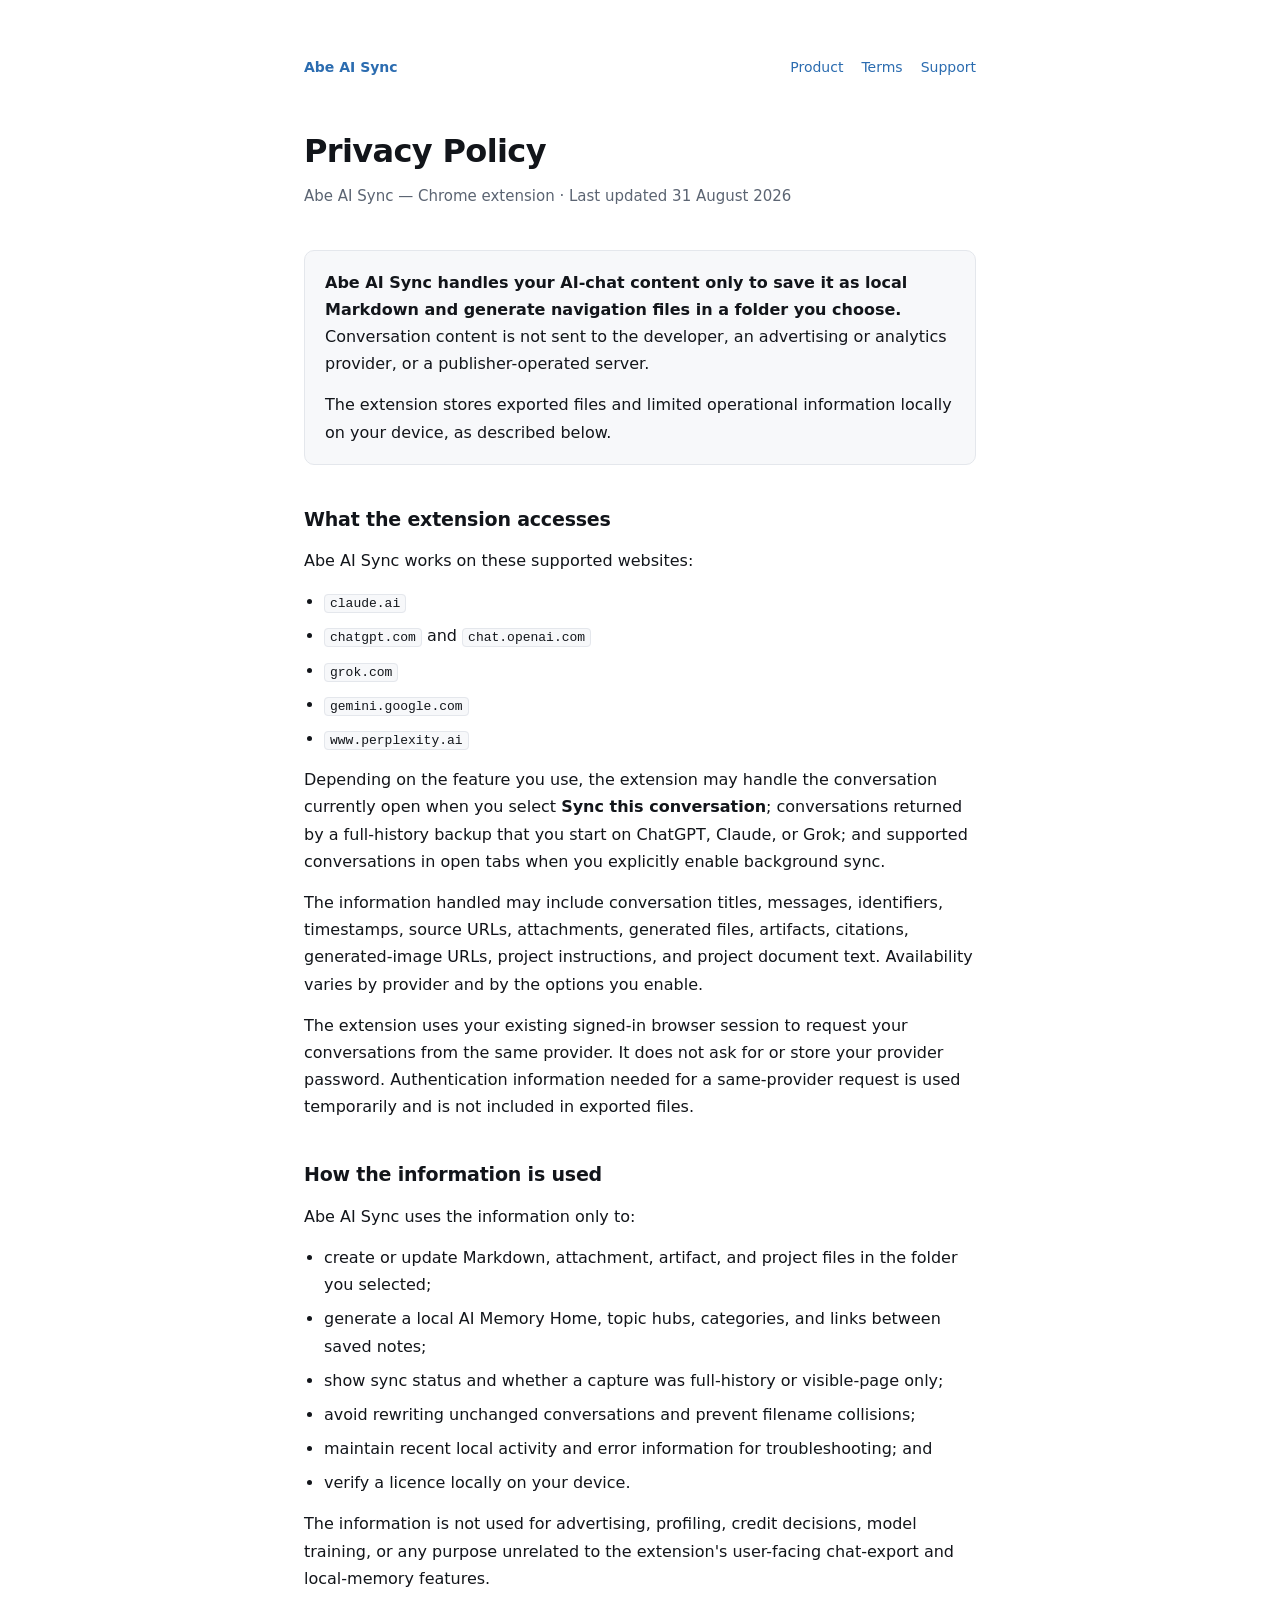
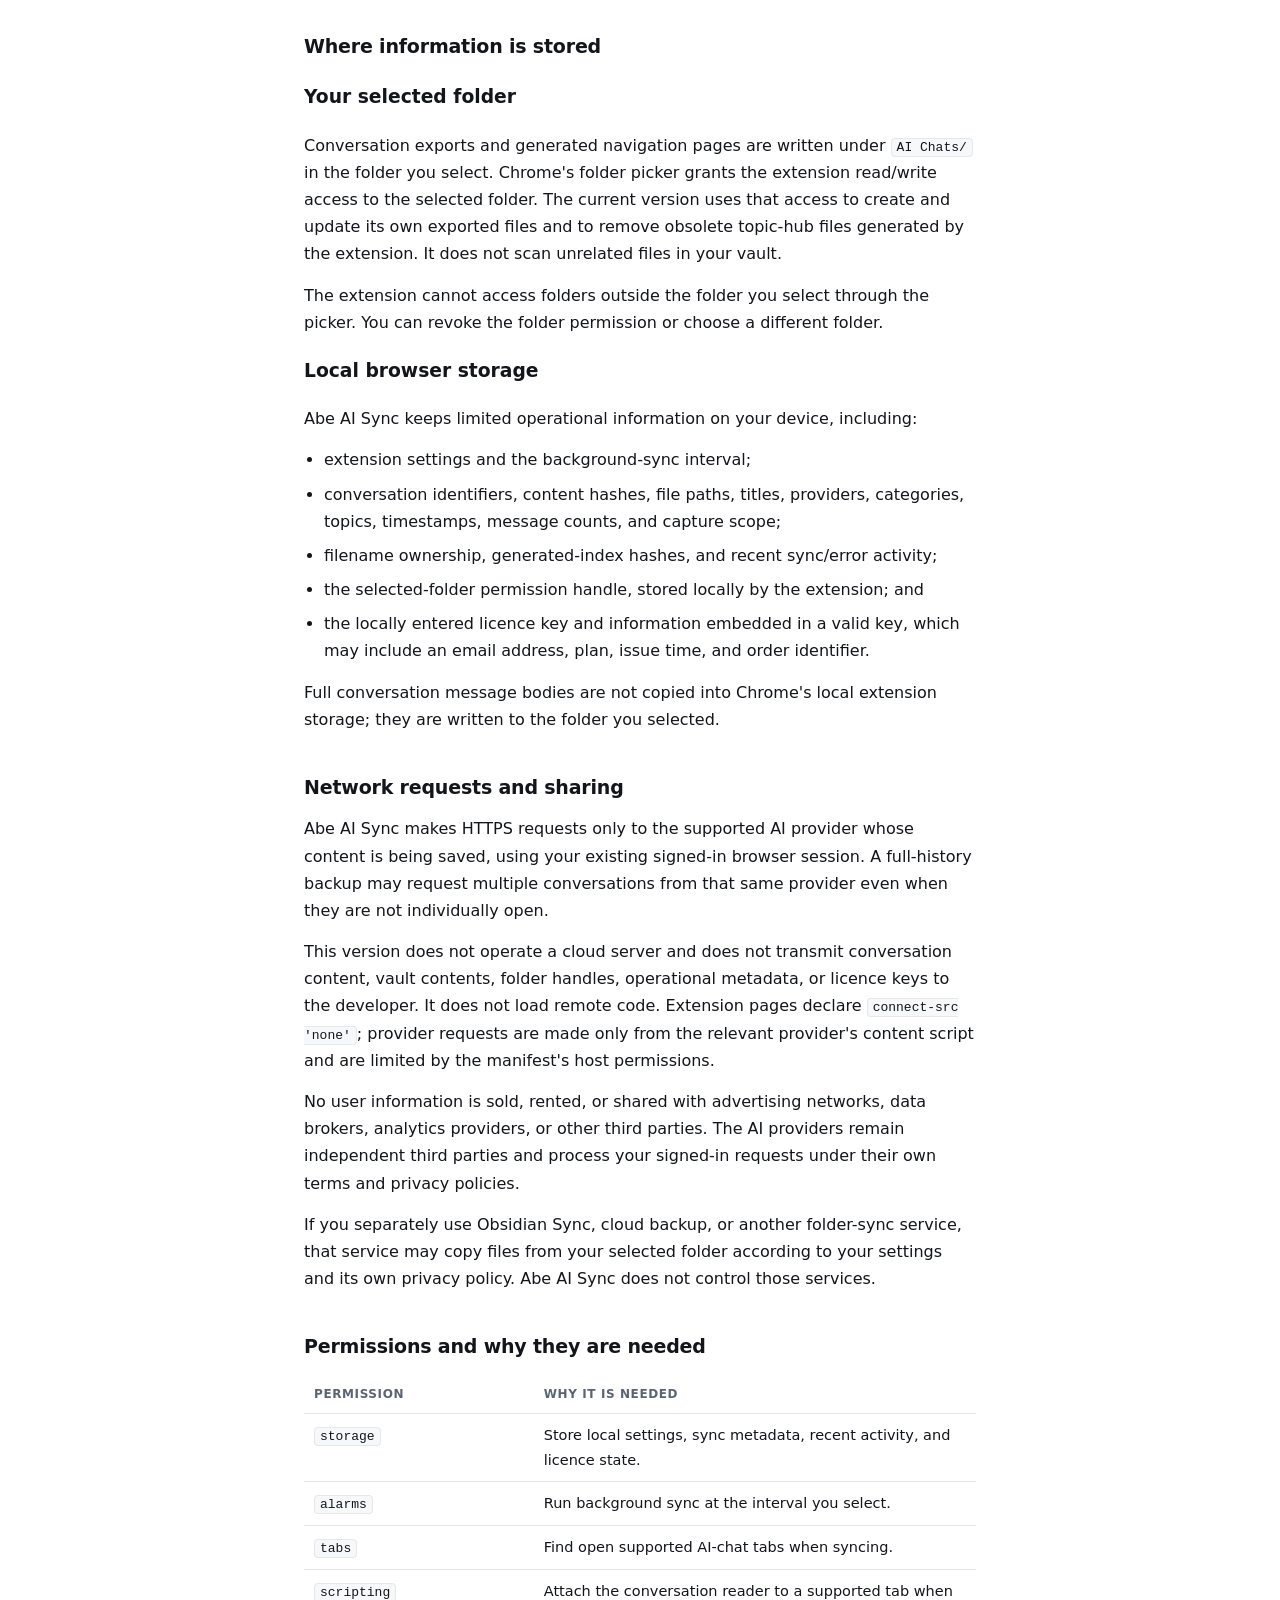
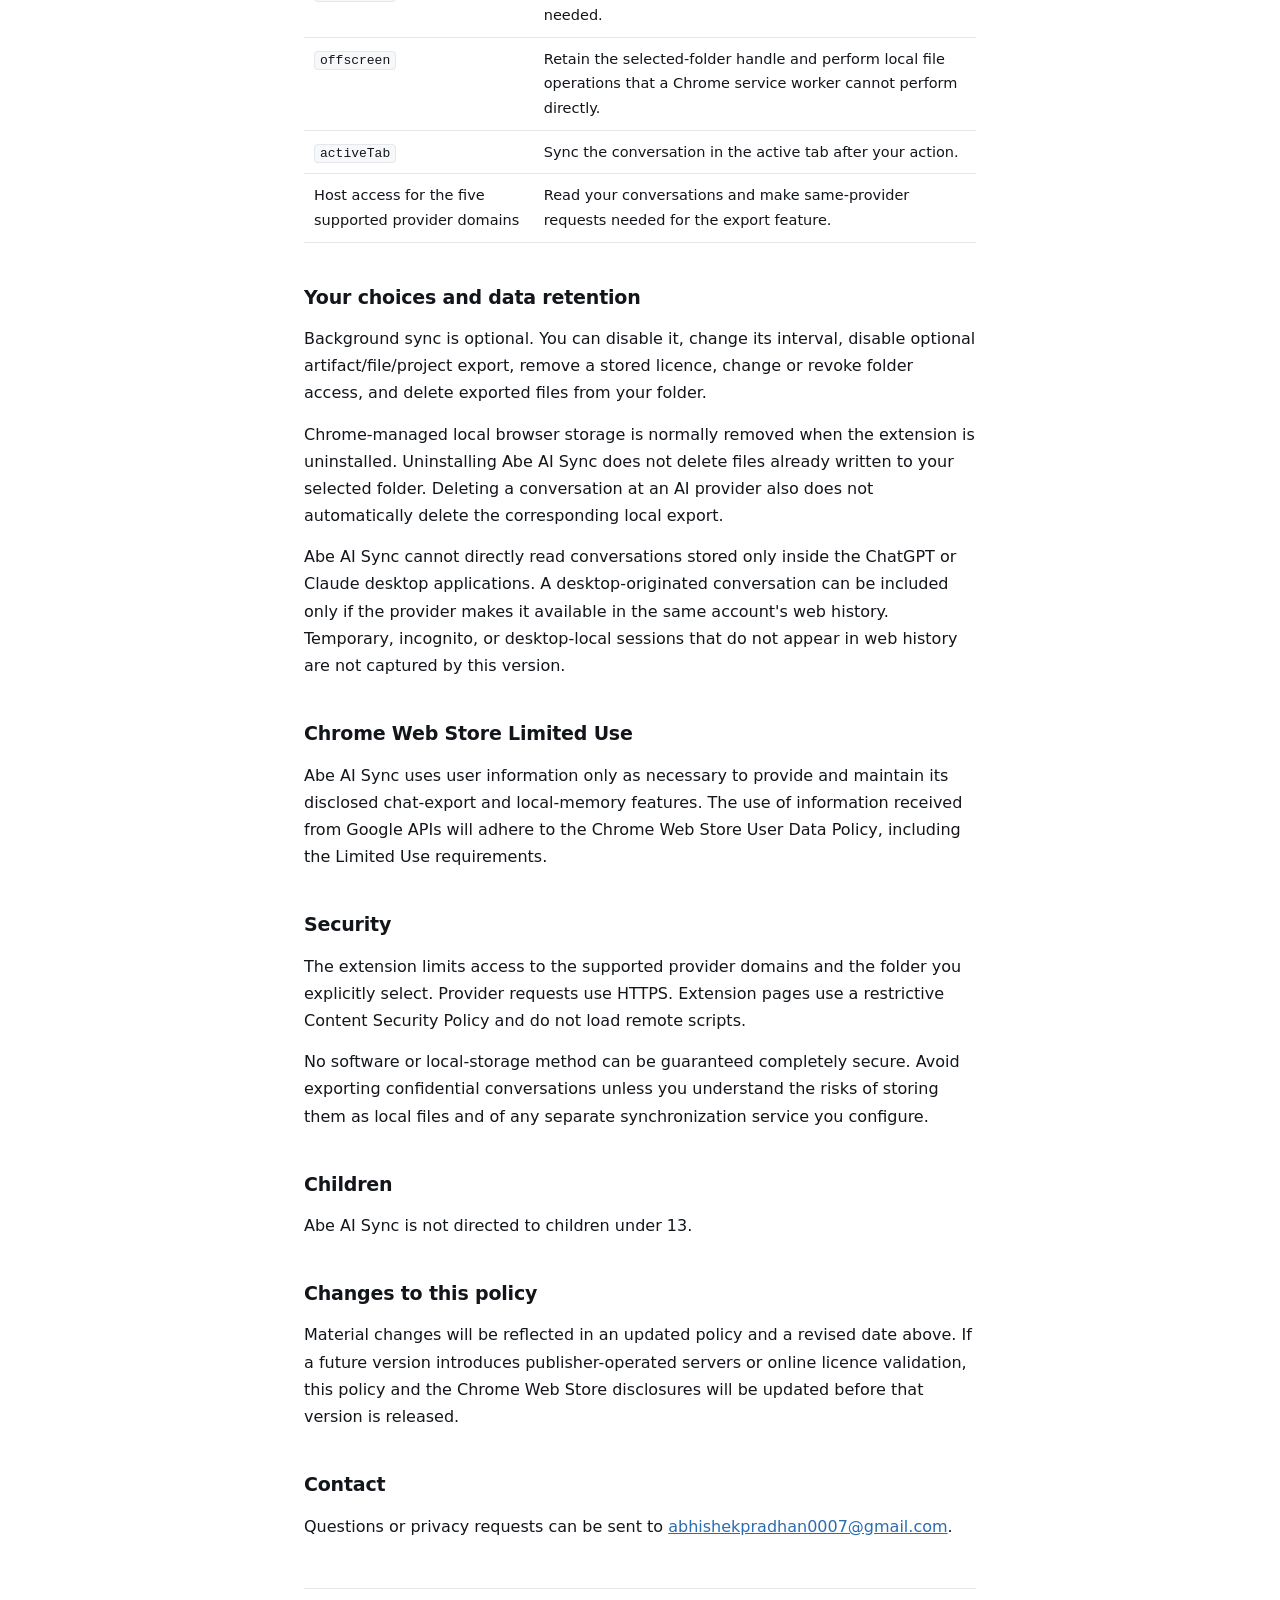
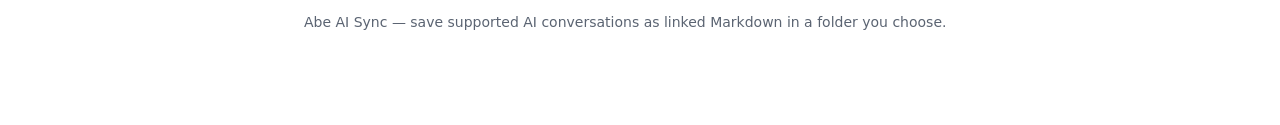
==== commit cfe71b31: "Add Abe AI Sync support page" ====
--- a/index.html
+++ b/index.html
@@ -34,7 +34,7 @@
 </head>
 <body>
 <div class="wrap">
-<nav class="topnav"><a href="product/"><strong>Abe AI Sync</strong></a><div class="links"><a href="product/">Product</a><a href="terms/">Terms</a></div></nav>
+<nav class="topnav"><a href="product/"><strong>Abe AI Sync</strong></a><div class="links"><a href="product/">Product</a><a href="terms/">Terms</a><a href="support/">Support</a></div></nav>
 <h1>Privacy Policy</h1>
 <p class="sub">Abe AI Sync — Chrome extension · Last updated 31 August 2026</p>
 
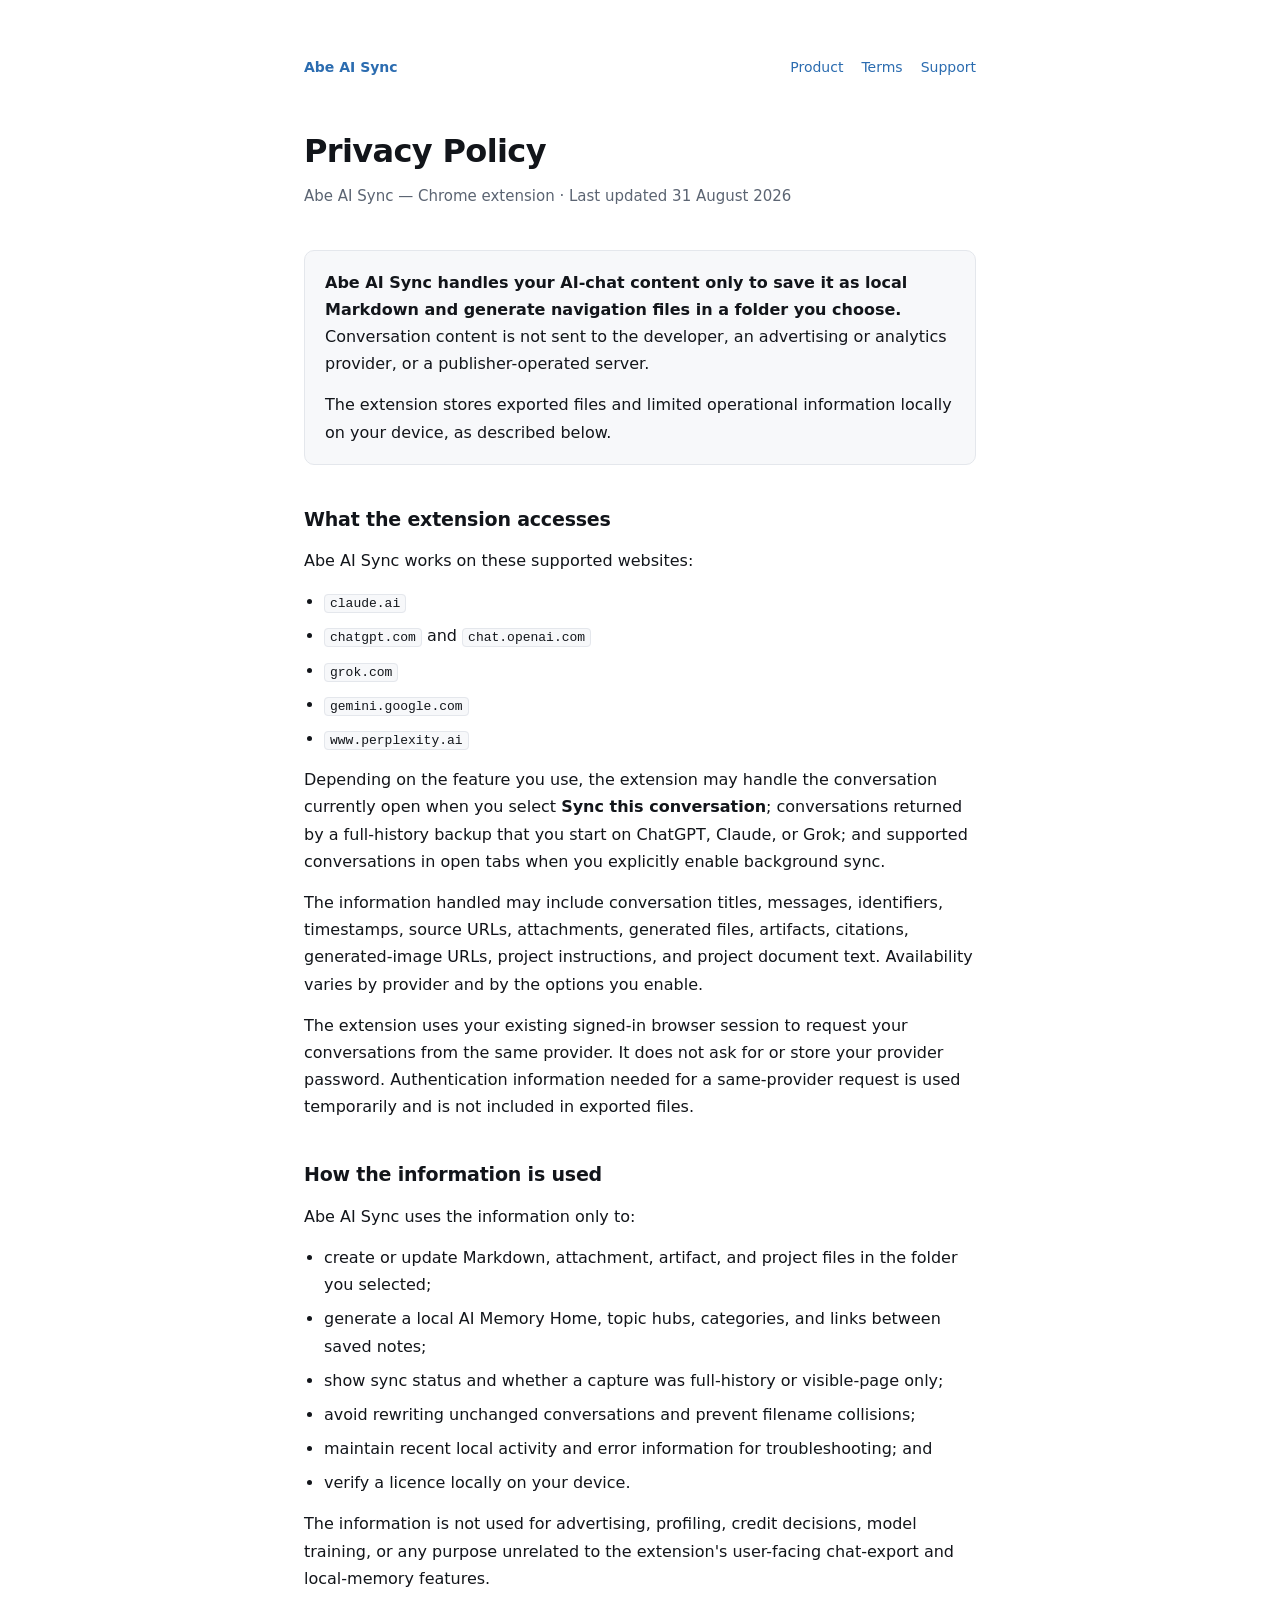
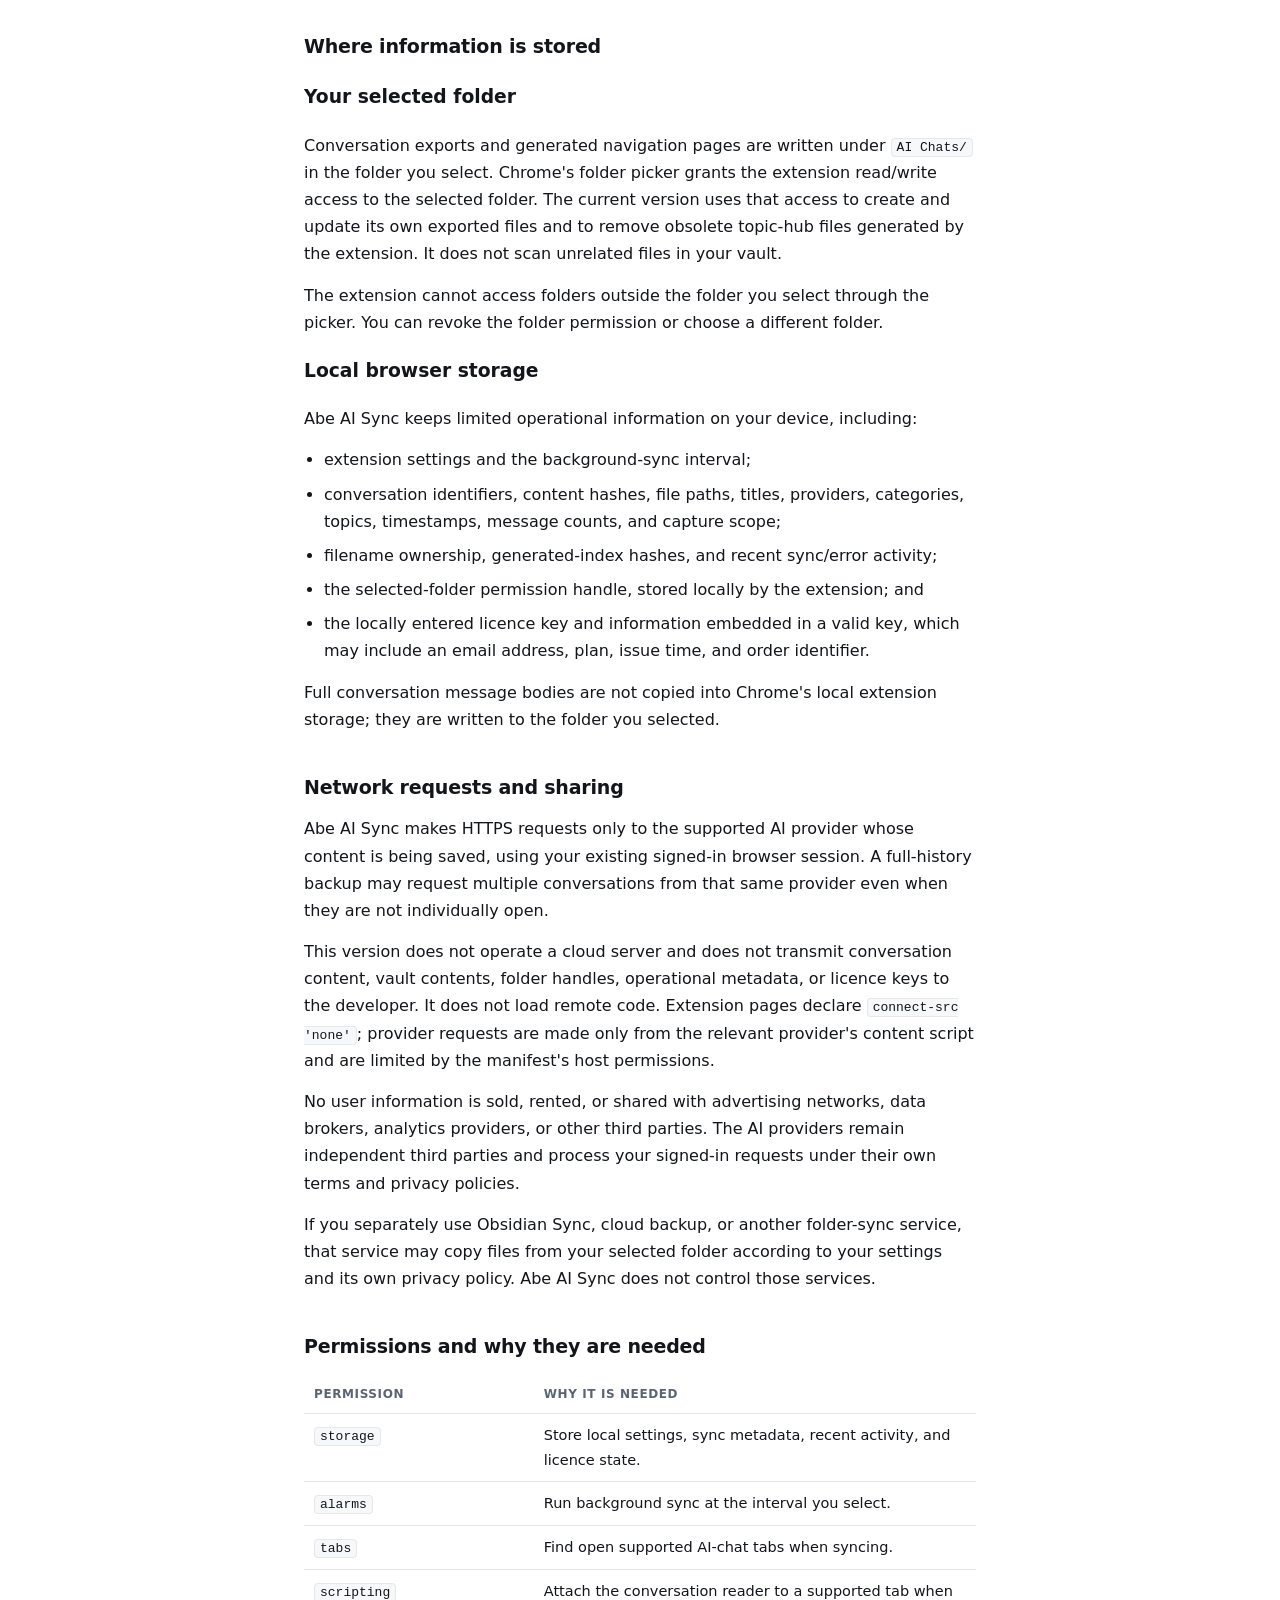
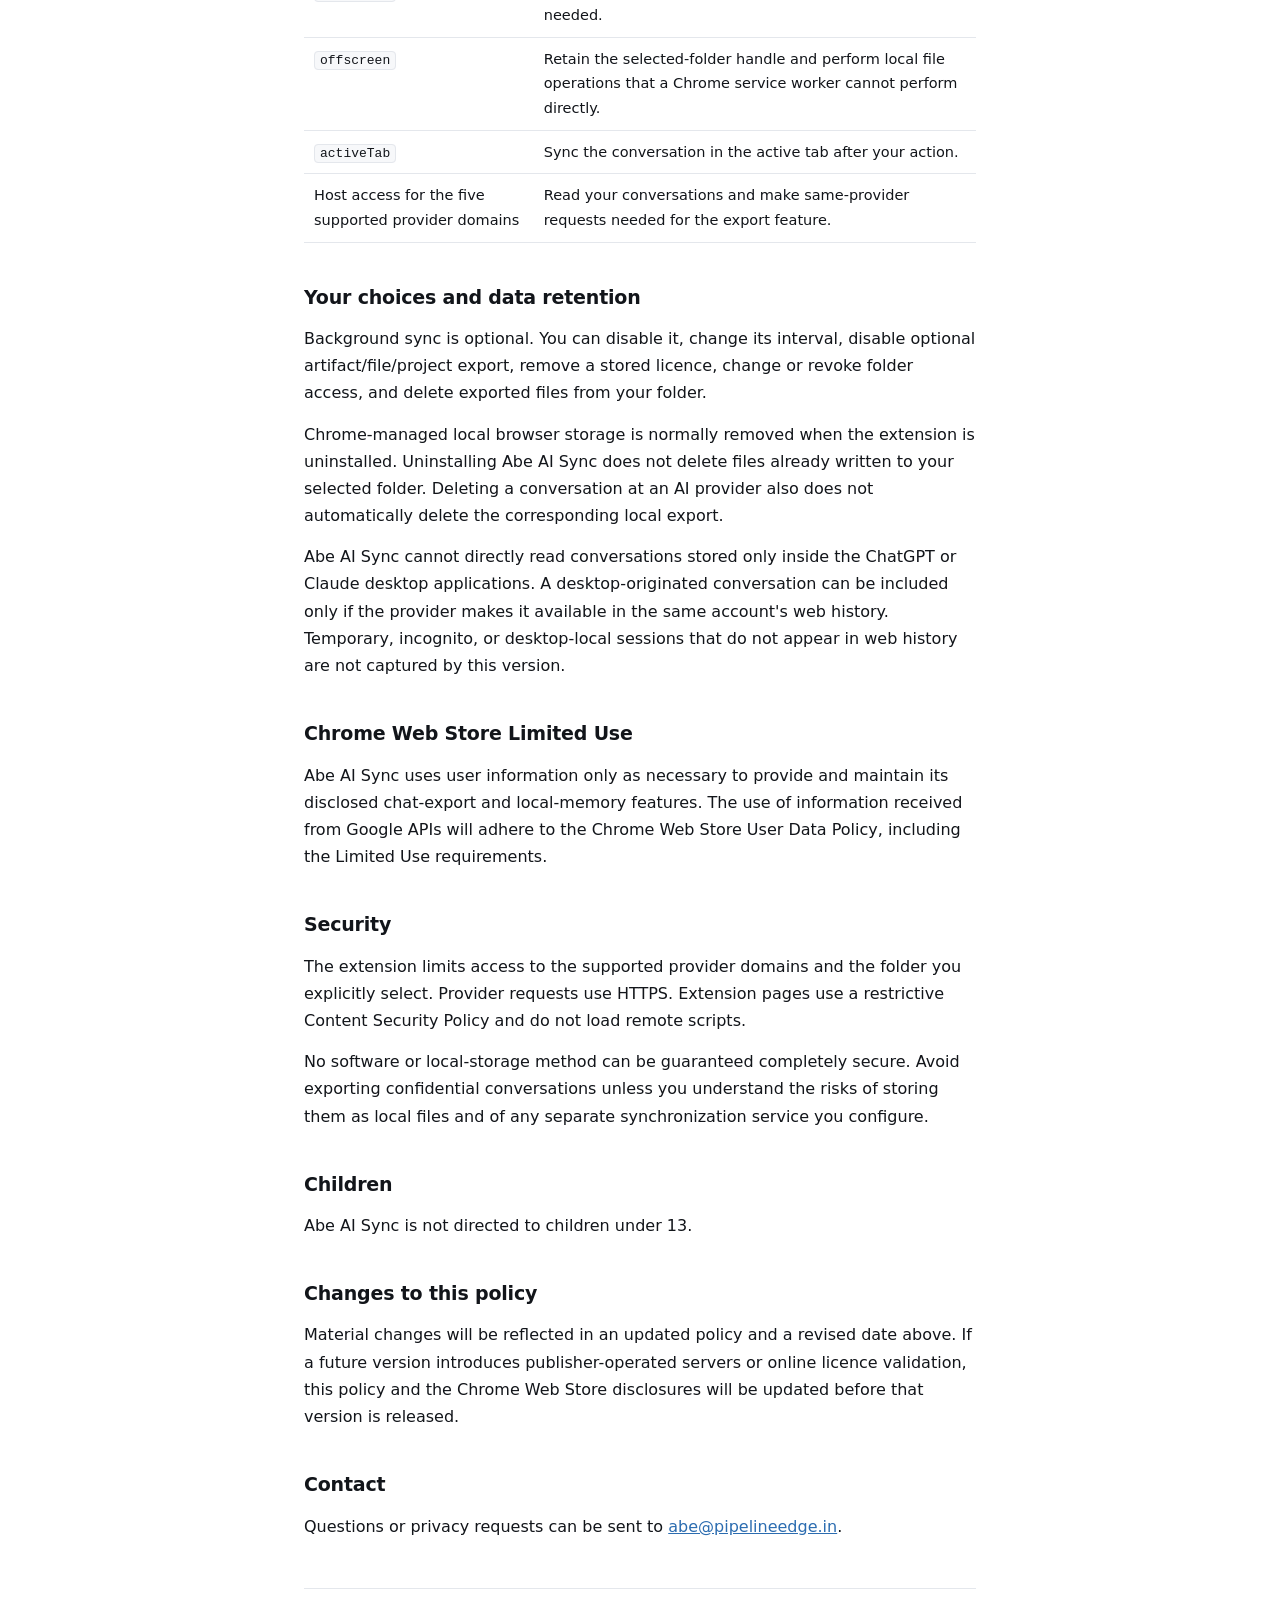
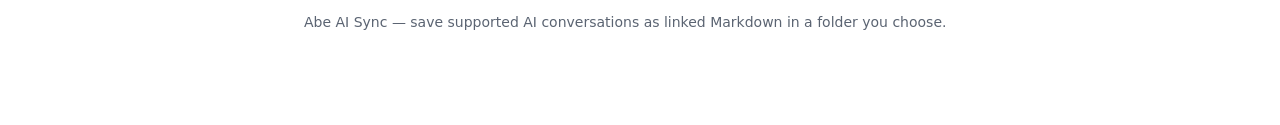
==== commit 74b754e4: "Publish operator identity: PipelineEdge LLP EEA trader rules require the seller's legal name, regist" ====
--- a/index.html
+++ b/index.html
@@ -121,7 +121,7 @@
 <p>Material changes will be reflected in an updated policy and a revised date above. If a future version introduces publisher-operated servers or online licence validation, this policy and the Chrome Web Store disclosures will be updated before that version is released.</p>
 
 <h2>Contact</h2>
-<p>Questions or privacy requests can be sent to <a href="mailto:abhishekpradhan0007@gmail.com">abhishekpradhan0007@gmail.com</a>.</p>
+<p>Questions or privacy requests can be sent to <a href="mailto:abe@pipelineedge.in">abe@pipelineedge.in</a>.</p>
 
 <footer>Abe AI Sync — save supported AI conversations as linked Markdown in a folder you choose.</footer>
 </div>
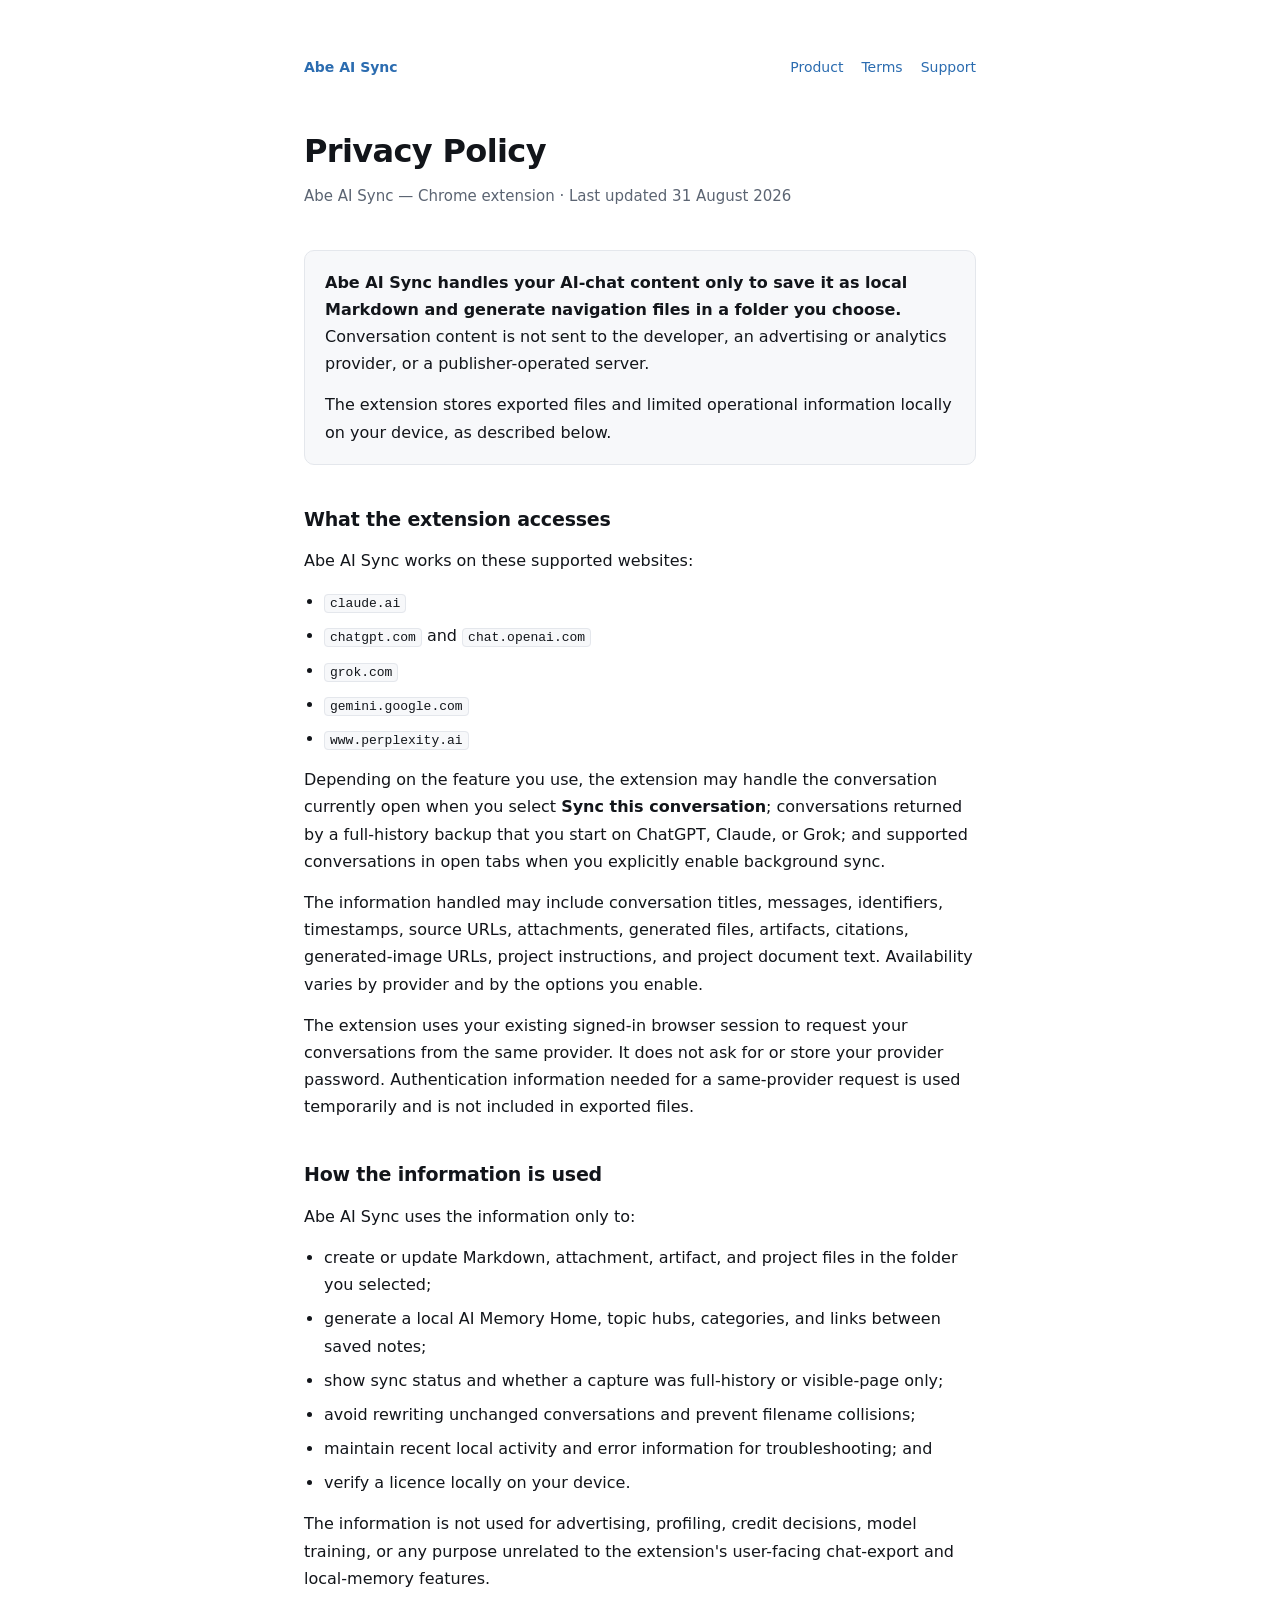
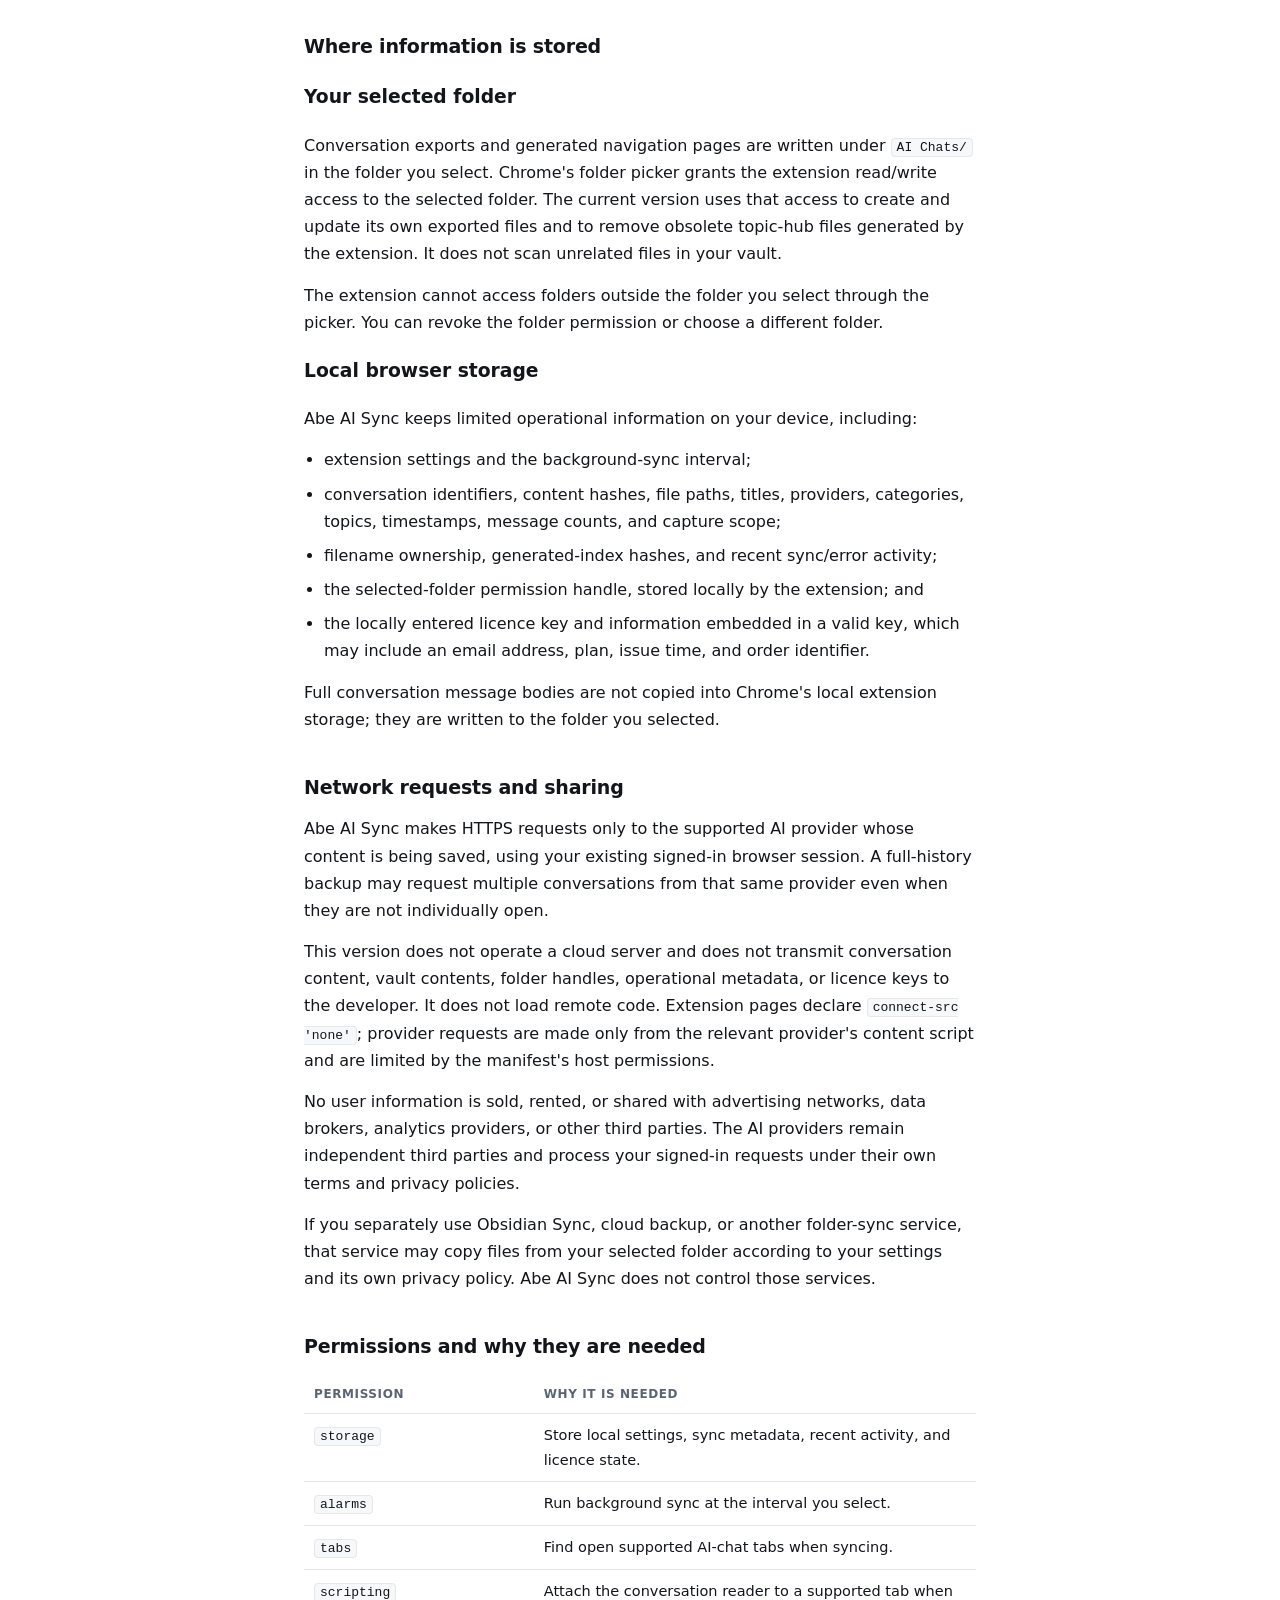
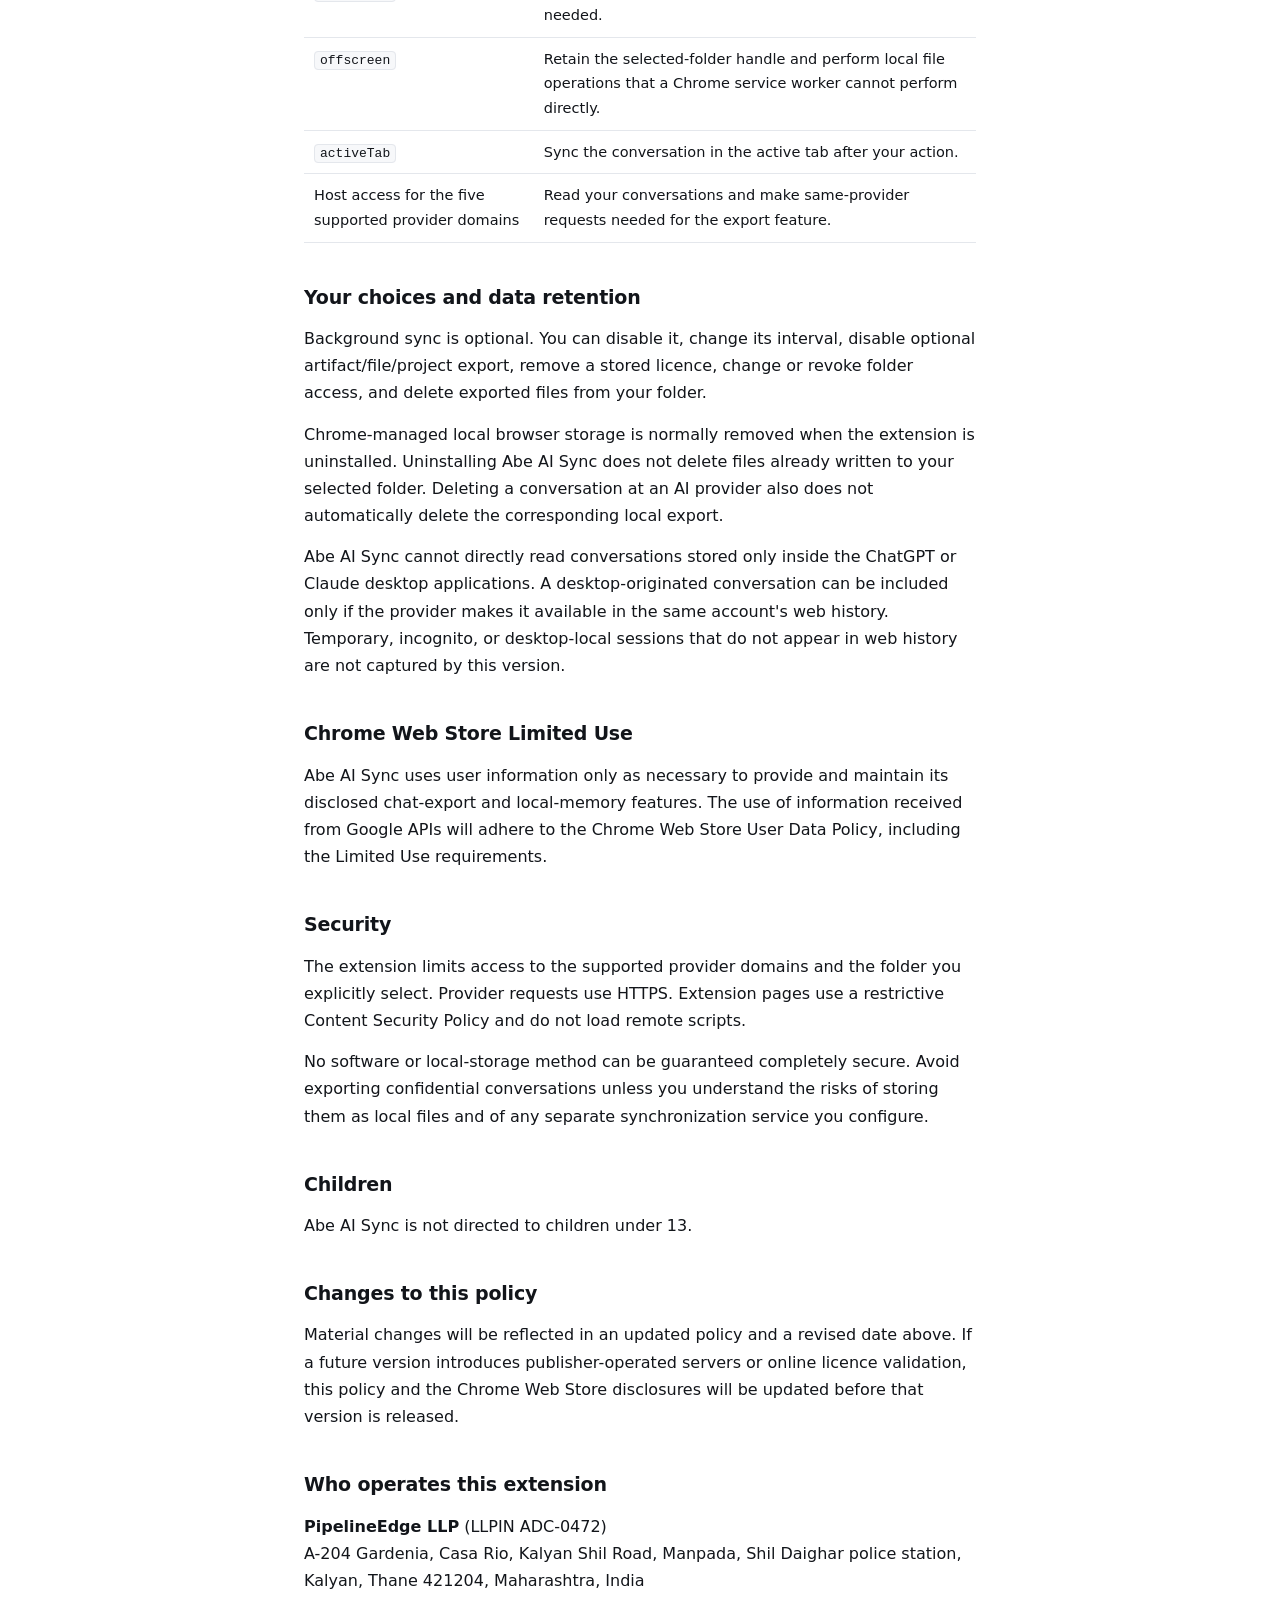
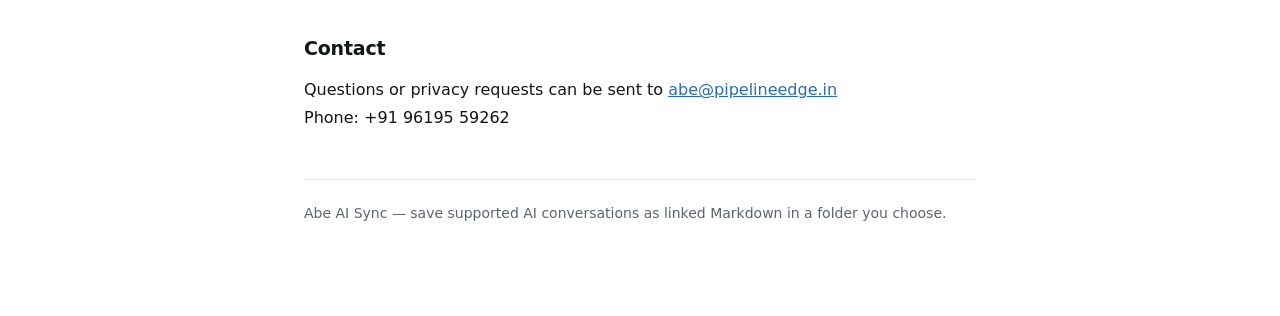
==== commit d64f872d: "Add the operator identity block the trader declaration requires The previous commit swapped the cont" ====
--- a/index.html
+++ b/index.html
@@ -120,8 +120,15 @@
 <h2>Changes to this policy</h2>
 <p>Material changes will be reflected in an updated policy and a revised date above. If a future version introduces publisher-operated servers or online licence validation, this policy and the Chrome Web Store disclosures will be updated before that version is released.</p>
 
+<h2>Who operates this extension</h2>
+<p><strong>PipelineEdge LLP</strong> (LLPIN ADC-0472)<br>
+A-204 Gardenia, Casa Rio, Kalyan Shil Road, Manpada, Shil Daighar police station,
+Kalyan, Thane 421204, Maharashtra, India</p>
+
 <h2>Contact</h2>
-<p>Questions or privacy requests can be sent to <a href="mailto:abe@pipelineedge.in">abe@pipelineedge.in</a>.</p>
+<p>Questions or privacy requests can be sent to
+<a href="mailto:abe@pipelineedge.in">abe@pipelineedge.in</a><br>
+Phone: +91 96195 59262</p>
 
 <footer>Abe AI Sync — save supported AI conversations as linked Markdown in a folder you choose.</footer>
 </div>
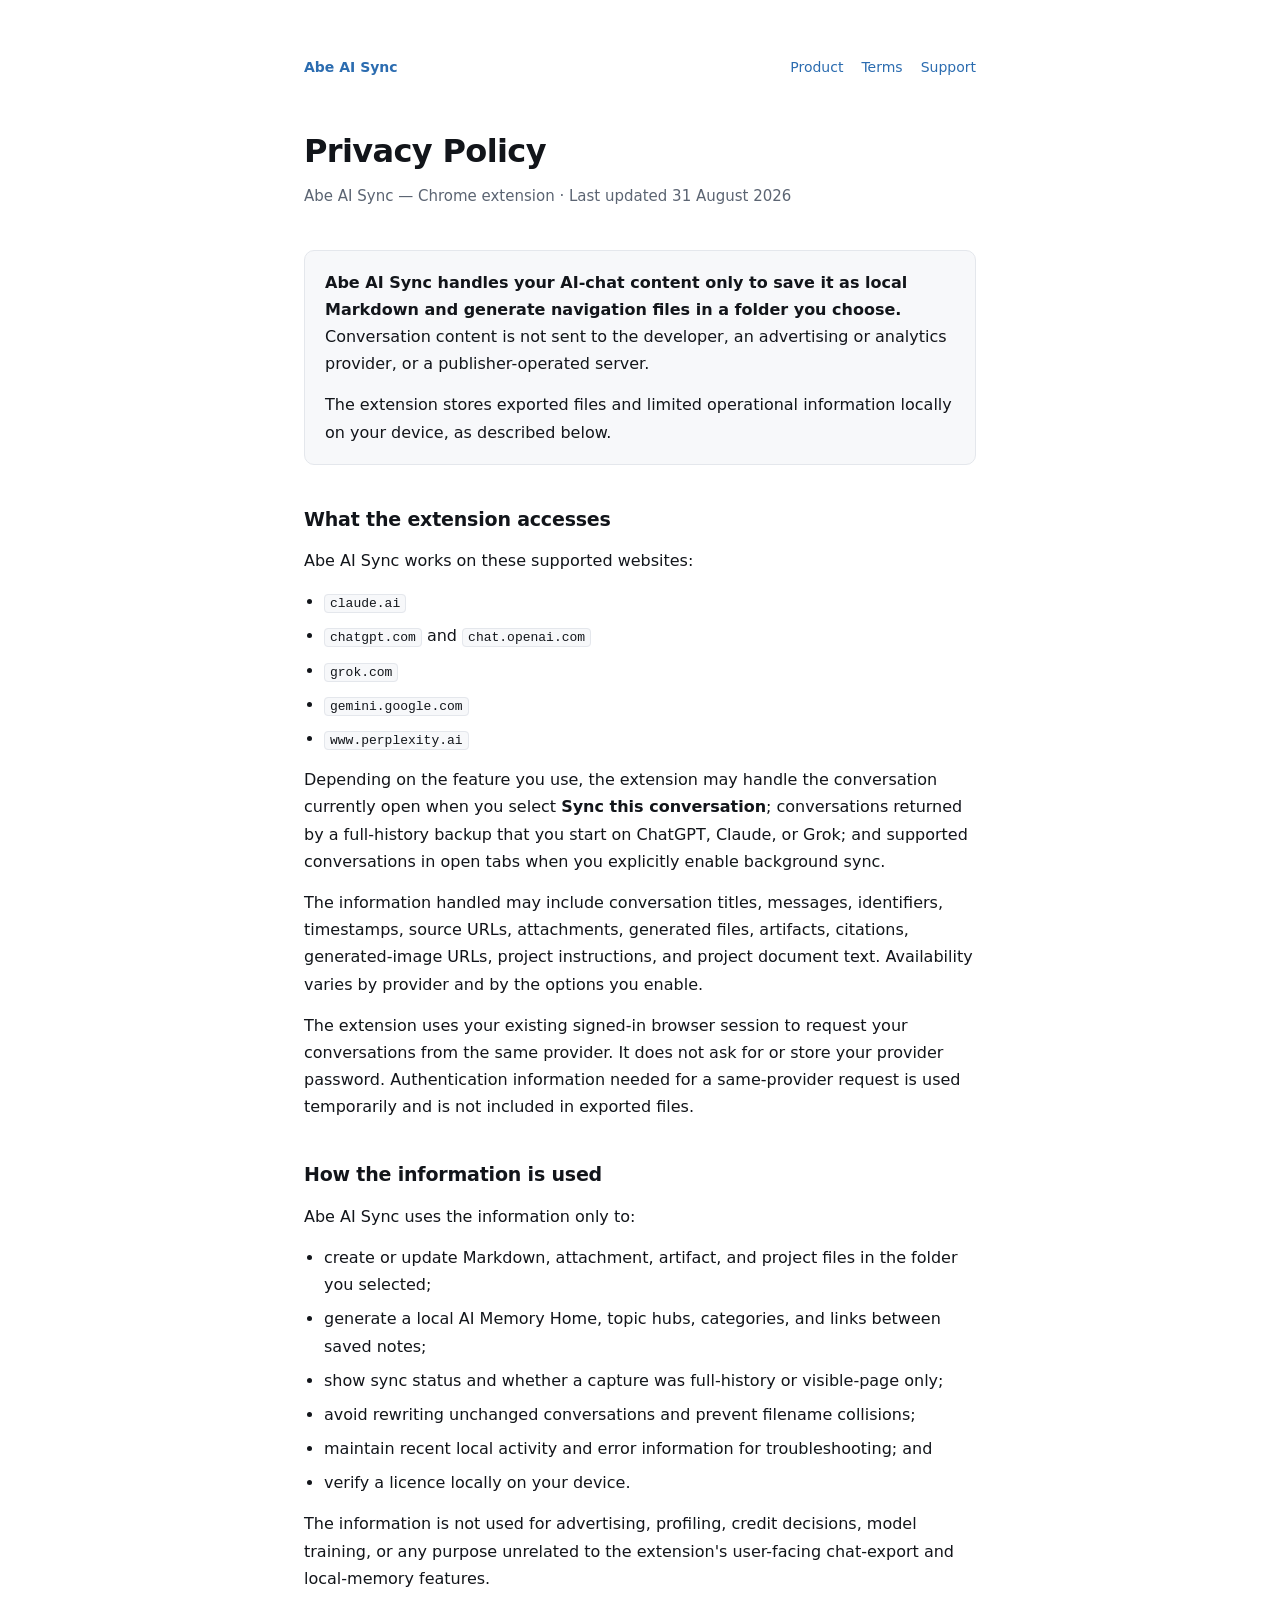
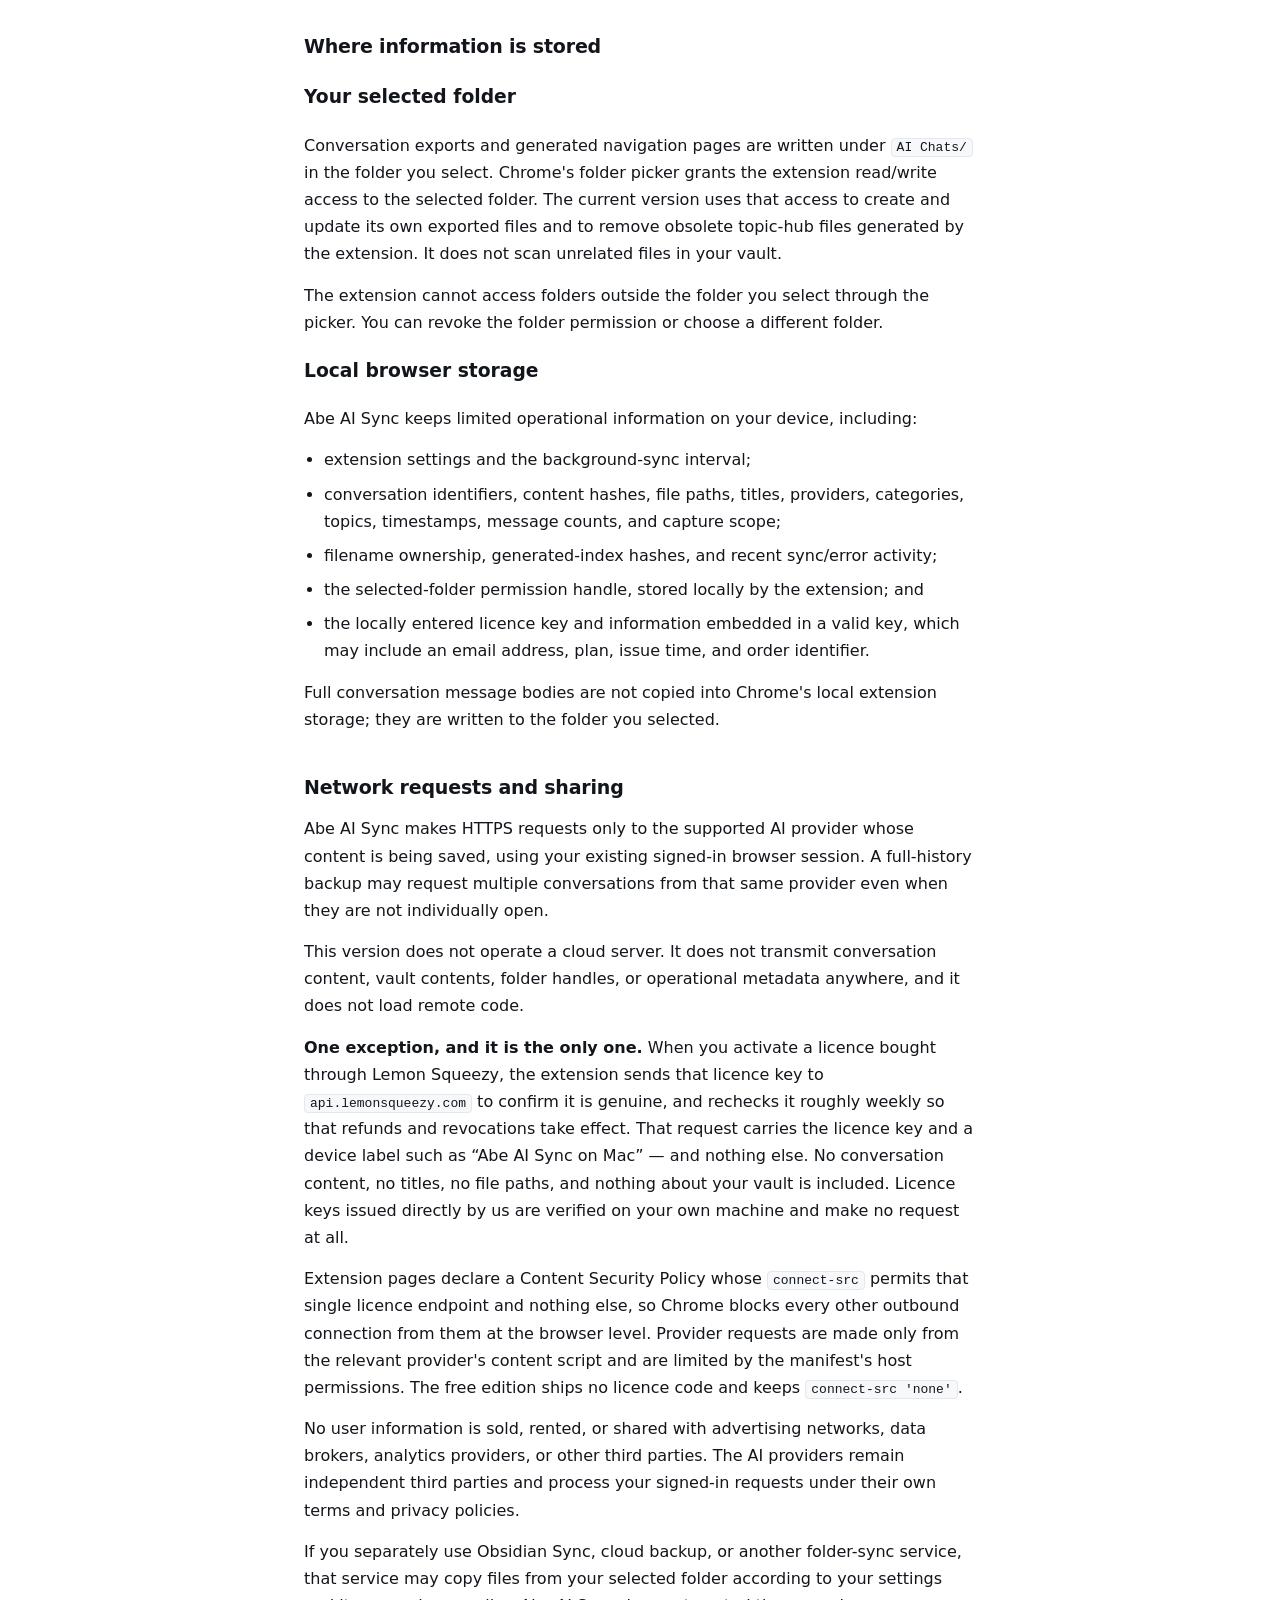
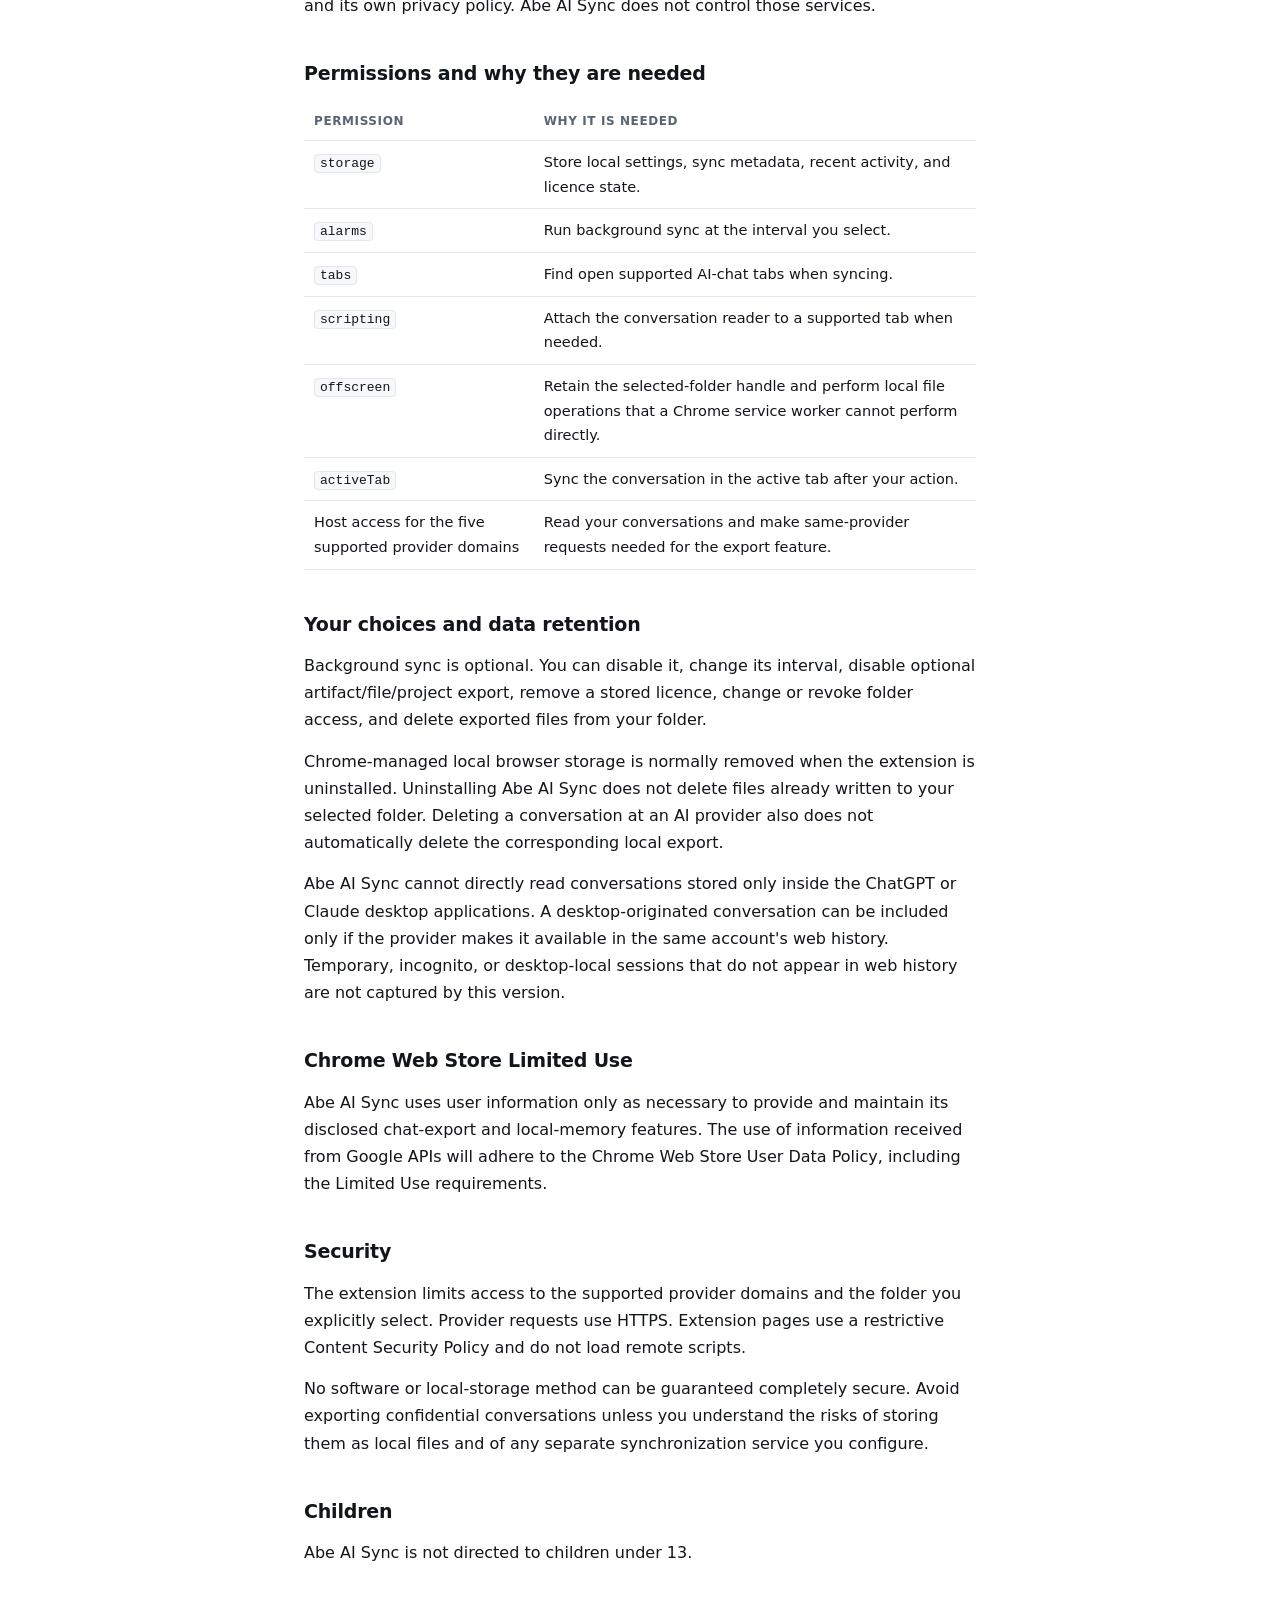
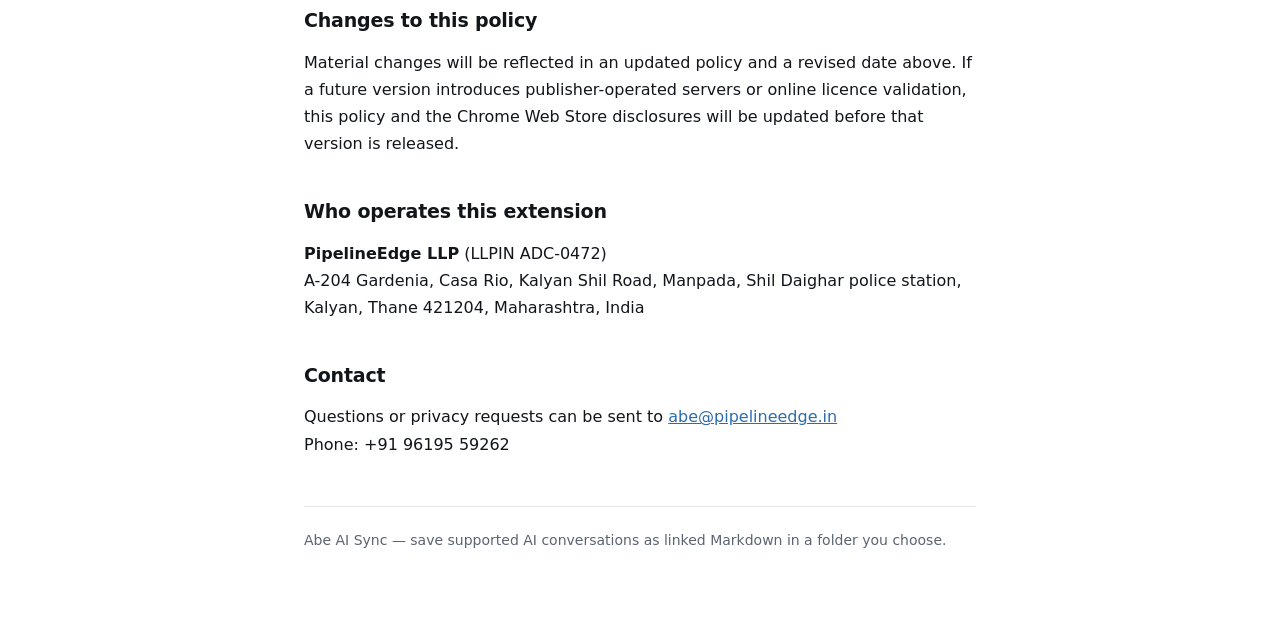
==== commit 93132e9e: "Disclose the Lemon Squeezy licence check in the privacy policy The policy still said extension pages" ====
--- a/index.html
+++ b/index.html
@@ -86,7 +86,11 @@
 
 <h2>Network requests and sharing</h2>
 <p>Abe AI Sync makes HTTPS requests only to the supported AI provider whose content is being saved, using your existing signed-in browser session. A full-history backup may request multiple conversations from that same provider even when they are not individually open.</p>
-<p>This version does not operate a cloud server and does not transmit conversation content, vault contents, folder handles, operational metadata, or licence keys to the developer. It does not load remote code. Extension pages declare <code>connect-src 'none'</code>; provider requests are made only from the relevant provider's content script and are limited by the manifest's host permissions.</p>
+<p>This version does not operate a cloud server. It does not transmit conversation content, vault contents, folder handles, or operational metadata anywhere, and it does not load remote code.</p>
+
+<p><strong>One exception, and it is the only one.</strong> When you activate a licence bought through Lemon Squeezy, the extension sends that licence key to <code>api.lemonsqueezy.com</code> to confirm it is genuine, and rechecks it roughly weekly so that refunds and revocations take effect. That request carries the licence key and a device label such as &ldquo;Abe AI Sync on Mac&rdquo; &mdash; and nothing else. No conversation content, no titles, no file paths, and nothing about your vault is included. Licence keys issued directly by us are verified on your own machine and make no request at all.</p>
+
+<p>Extension pages declare a Content Security Policy whose <code>connect-src</code> permits that single licence endpoint and nothing else, so Chrome blocks every other outbound connection from them at the browser level. Provider requests are made only from the relevant provider's content script and are limited by the manifest's host permissions. The free edition ships no licence code and keeps <code>connect-src 'none'</code>.</p>
 <p>No user information is sold, rented, or shared with advertising networks, data brokers, analytics providers, or other third parties. The AI providers remain independent third parties and process your signed-in requests under their own terms and privacy policies.</p>
 <p>If you separately use Obsidian Sync, cloud backup, or another folder-sync service, that service may copy files from your selected folder according to your settings and its own privacy policy. Abe AI Sync does not control those services.</p>
 
